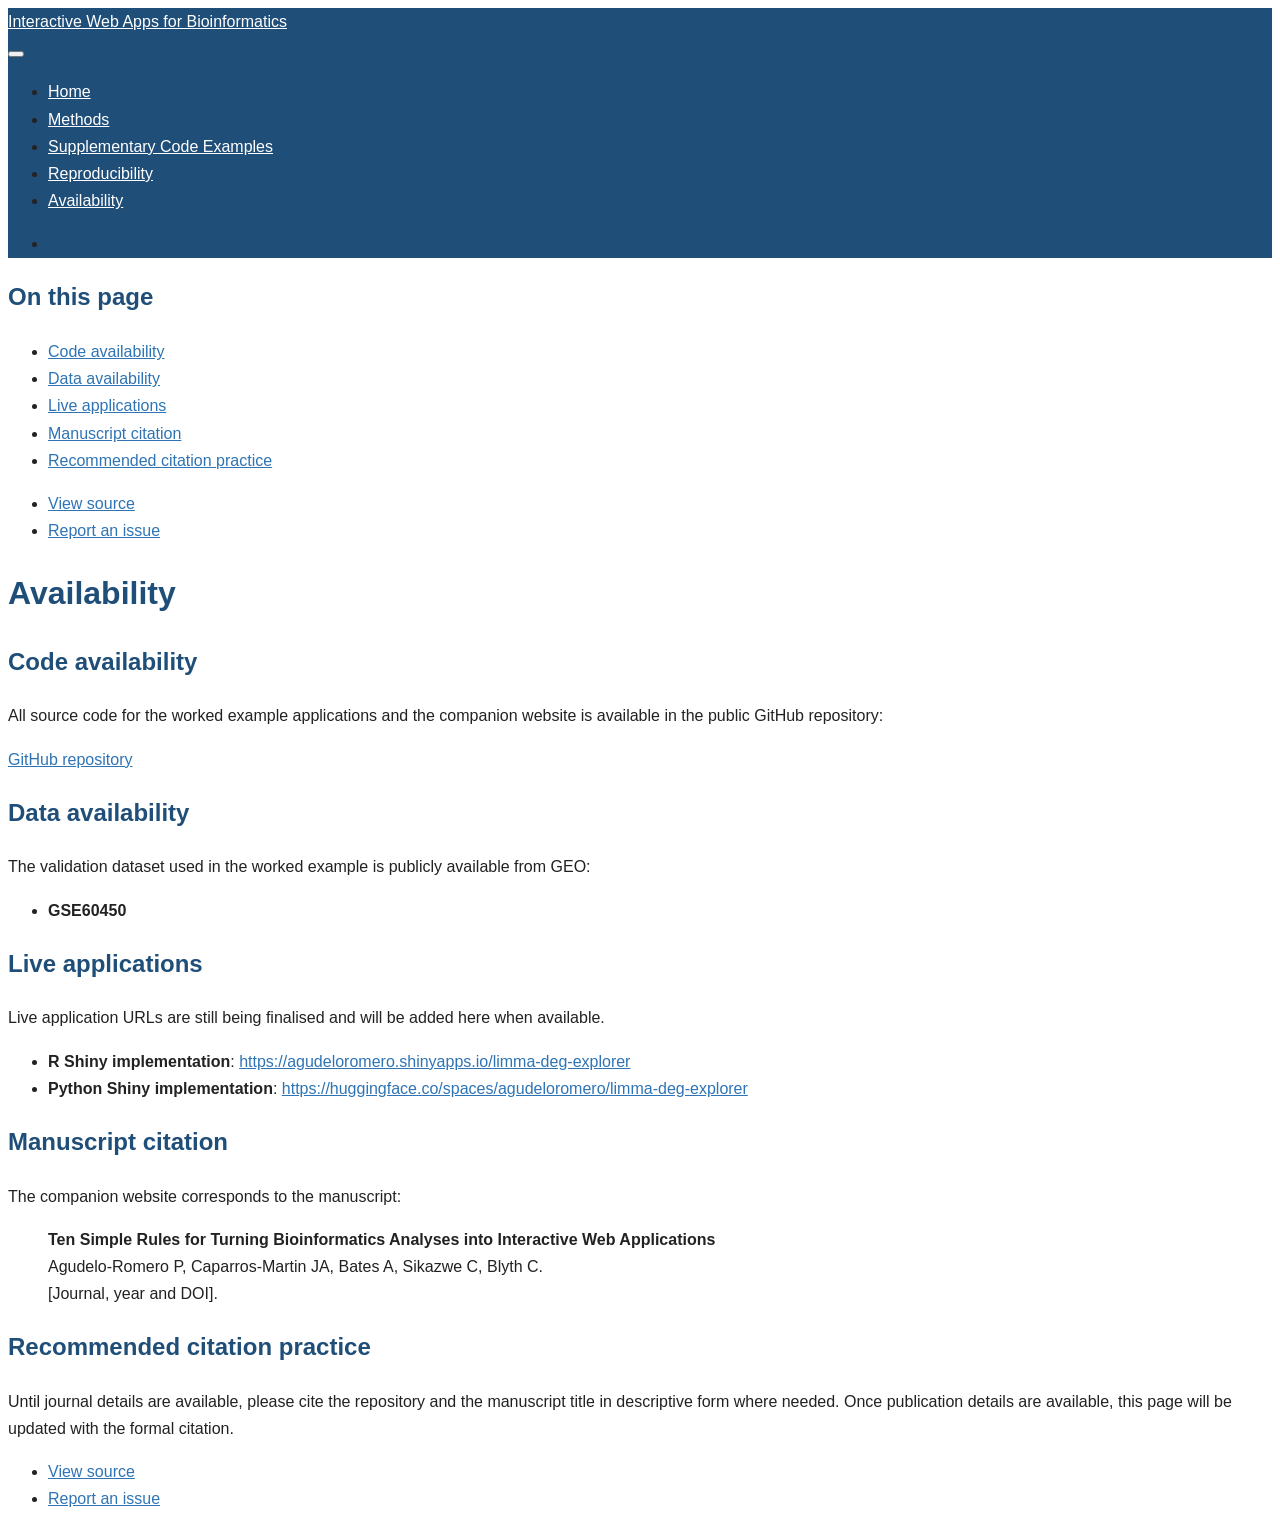
==== availability.html @ 73d99ce2 "Built site for gh-pages" ====
<!DOCTYPE html>
<html xmlns="http://www.w3.org/1999/xhtml" lang="en" xml:lang="en"><head>

<meta charset="utf-8">
<meta name="generator" content="quarto-1.6.43">

<meta name="viewport" content="width=device-width, initial-scale=1.0, user-scalable=yes">


<title>Availability – Interactive Web Apps for Bioinformatics</title>
<style>
code{white-space: pre-wrap;}
span.smallcaps{font-variant: small-caps;}
div.columns{display: flex; gap: min(4vw, 1.5em);}
div.column{flex: auto; overflow-x: auto;}
div.hanging-indent{margin-left: 1.5em; text-indent: -1.5em;}
ul.task-list{list-style: none;}
ul.task-list li input[type="checkbox"] {
  width: 0.8em;
  margin: 0 0.8em 0.2em -1em; /* quarto-specific, see https://github.com/quarto-dev/quarto-cli/issues/4556 */ 
  vertical-align: middle;
}
</style>


<script src="site_libs/quarto-nav/quarto-nav.js"></script>
<script src="site_libs/quarto-nav/headroom.min.js"></script>
<script src="site_libs/clipboard/clipboard.min.js"></script>
<script src="site_libs/quarto-search/autocomplete.umd.js"></script>
<script src="site_libs/quarto-search/fuse.min.js"></script>
<script src="site_libs/quarto-search/quarto-search.js"></script>
<meta name="quarto:offset" content="./">
<script src="site_libs/quarto-html/quarto.js"></script>
<script src="site_libs/quarto-html/popper.min.js"></script>
<script src="site_libs/quarto-html/tippy.umd.min.js"></script>
<script src="site_libs/quarto-html/anchor.min.js"></script>
<link href="site_libs/quarto-html/tippy.css" rel="stylesheet">
<link href="site_libs/quarto-html/quarto-syntax-highlighting-d4d76bf8491c20bad77d141916dc28e1.css" rel="stylesheet" id="quarto-text-highlighting-styles">
<script src="site_libs/bootstrap/bootstrap.min.js"></script>
<link href="site_libs/bootstrap/bootstrap-icons.css" rel="stylesheet">
<link href="site_libs/bootstrap/bootstrap-ddd961a2510921635943dfbbd19534c4.min.css" rel="stylesheet" append-hash="true" id="quarto-bootstrap" data-mode="light">
<script id="quarto-search-options" type="application/json">{
  "location": "navbar",
  "copy-button": false,
  "collapse-after": 3,
  "panel-placement": "end",
  "type": "overlay",
  "limit": 50,
  "keyboard-shortcut": [
    "f",
    "/",
    "s"
  ],
  "show-item-context": false,
  "language": {
    "search-no-results-text": "No results",
    "search-matching-documents-text": "matching documents",
    "search-copy-link-title": "Copy link to search",
    "search-hide-matches-text": "Hide additional matches",
    "search-more-match-text": "more match in this document",
    "search-more-matches-text": "more matches in this document",
    "search-clear-button-title": "Clear",
    "search-text-placeholder": "",
    "search-detached-cancel-button-title": "Cancel",
    "search-submit-button-title": "Submit",
    "search-label": "Search"
  }
}</script>
<style>html{ scroll-behavior: smooth; }</style>


<link rel="stylesheet" href="assets/styles.css">
</head>

<body class="nav-fixed">

<div id="quarto-search-results"></div>
  <header id="quarto-header" class="headroom fixed-top">
    <nav class="navbar navbar-expand-lg " data-bs-theme="dark">
      <div class="navbar-container container-fluid">
      <div class="navbar-brand-container mx-auto">
    <a class="navbar-brand" href="./index.html">
    <span class="navbar-title">Interactive Web Apps for Bioinformatics</span>
    </a>
  </div>
            <div id="quarto-search" class="" title="Search"></div>
          <button class="navbar-toggler" type="button" data-bs-toggle="collapse" data-bs-target="#navbarCollapse" aria-controls="navbarCollapse" role="menu" aria-expanded="false" aria-label="Toggle navigation" onclick="if (window.quartoToggleHeadroom) { window.quartoToggleHeadroom(); }">
  <span class="navbar-toggler-icon"></span>
</button>
          <div class="collapse navbar-collapse" id="navbarCollapse">
            <ul class="navbar-nav navbar-nav-scroll me-auto">
  <li class="nav-item">
    <a class="nav-link" href="./index.html"> 
<span class="menu-text">Home</span></a>
  </li>  
  <li class="nav-item">
    <a class="nav-link" href="./methods.html"> 
<span class="menu-text">Methods</span></a>
  </li>  
  <li class="nav-item">
    <a class="nav-link" href="./supplementary-code-examples.html"> 
<span class="menu-text">Supplementary Code Examples</span></a>
  </li>  
  <li class="nav-item">
    <a class="nav-link" href="./reproducibility.html"> 
<span class="menu-text">Reproducibility</span></a>
  </li>  
  <li class="nav-item">
    <a class="nav-link active" href="./availability.html" aria-current="page"> 
<span class="menu-text">Availability</span></a>
  </li>  
</ul>
            <ul class="navbar-nav navbar-nav-scroll ms-auto">
  <li class="nav-item compact">
    <a class="nav-link" href="https://github.com/agudeloromero/limma-deg-explorer"> <i class="bi bi-github" role="img" aria-label="GitHub">
</i> 
<span class="menu-text"></span></a>
  </li>  
</ul>
          </div> <!-- /navcollapse -->
            <div class="quarto-navbar-tools">
</div>
      </div> <!-- /container-fluid -->
    </nav>
</header>
<!-- content -->
<div id="quarto-content" class="quarto-container page-columns page-rows-contents page-layout-article page-navbar">
<!-- sidebar -->
<!-- margin-sidebar -->
    <div id="quarto-margin-sidebar" class="sidebar margin-sidebar">
        <nav id="TOC" role="doc-toc" class="toc-active">
    <h2 id="toc-title">On this page</h2>
   
  <ul>
  <li><a href="#code-availability" id="toc-code-availability" class="nav-link active" data-scroll-target="#code-availability">Code availability</a></li>
  <li><a href="#data-availability" id="toc-data-availability" class="nav-link" data-scroll-target="#data-availability">Data availability</a></li>
  <li><a href="#live-applications" id="toc-live-applications" class="nav-link" data-scroll-target="#live-applications">Live applications</a></li>
  <li><a href="#manuscript-citation" id="toc-manuscript-citation" class="nav-link" data-scroll-target="#manuscript-citation">Manuscript citation</a></li>
  <li><a href="#recommended-citation-practice" id="toc-recommended-citation-practice" class="nav-link" data-scroll-target="#recommended-citation-practice">Recommended citation practice</a></li>
  </ul>
<div class="toc-actions"><ul><li><a href="https://github.com/agudeloromero/limma-deg-explorer/blob/main/availability.qmd" class="toc-action"><i class="bi bi-github"></i>View source</a></li><li><a href="https://github.com/agudeloromero/limma-deg-explorer/issues/new" class="toc-action"><i class="bi empty"></i>Report an issue</a></li></ul></div></nav>
    </div>
<!-- main -->
<main class="content" id="quarto-document-content">

<header id="title-block-header" class="quarto-title-block default">
<div class="quarto-title">
<h1 class="title">Availability</h1>
</div>



<div class="quarto-title-meta">

    
  
    
  </div>
  


</header>


<section id="code-availability" class="level2">
<h2 class="anchored" data-anchor-id="code-availability">Code availability</h2>
<p>All source code for the worked example applications and the companion website is available in the public GitHub repository:</p>
<p><a href="https://github.com/agudeloromero/limma-deg-explorer">GitHub repository</a></p>
</section>
<section id="data-availability" class="level2">
<h2 class="anchored" data-anchor-id="data-availability">Data availability</h2>
<p>The validation dataset used in the worked example is publicly available from GEO:</p>
<ul>
<li><strong>GSE60450</strong></li>
</ul>
</section>
<section id="live-applications" class="level2">
<h2 class="anchored" data-anchor-id="live-applications">Live applications</h2>
<p>Live application URLs are still being finalised and will be added here when available.</p>
<ul>
<li><strong>R Shiny implementation</strong>: <a href="https://agudeloromero.shinyapps.io/limma-deg-explorer">https://agudeloromero.shinyapps.io/limma-deg-explorer</a></li>
<li><strong>Python Shiny implementation</strong>: <a href="https://huggingface.co/spaces/agudeloromero/limma-deg-explorer">https://huggingface.co/spaces/agudeloromero/limma-deg-explorer</a></li>
</ul>
</section>
<section id="manuscript-citation" class="level2">
<h2 class="anchored" data-anchor-id="manuscript-citation">Manuscript citation</h2>
<p>The companion website corresponds to the manuscript:</p>
<blockquote class="blockquote">
<p><strong>Ten Simple Rules for Turning Bioinformatics Analyses into Interactive Web Applications</strong><br>
Agudelo-Romero P, Caparros-Martin JA, Bates A, Sikazwe C, Blyth C.<br>
[Journal, year and DOI].</p>
</blockquote>
</section>
<section id="recommended-citation-practice" class="level2">
<h2 class="anchored" data-anchor-id="recommended-citation-practice">Recommended citation practice</h2>
<p>Until journal details are available, please cite the repository and the manuscript title in descriptive form where needed. Once publication details are available, this page will be updated with the formal citation.</p>


</section>

</main> <!-- /main -->
<script id="quarto-html-after-body" type="application/javascript">
window.document.addEventListener("DOMContentLoaded", function (event) {
  const toggleBodyColorMode = (bsSheetEl) => {
    const mode = bsSheetEl.getAttribute("data-mode");
    const bodyEl = window.document.querySelector("body");
    if (mode === "dark") {
      bodyEl.classList.add("quarto-dark");
      bodyEl.classList.remove("quarto-light");
    } else {
      bodyEl.classList.add("quarto-light");
      bodyEl.classList.remove("quarto-dark");
    }
  }
  const toggleBodyColorPrimary = () => {
    const bsSheetEl = window.document.querySelector("link#quarto-bootstrap");
    if (bsSheetEl) {
      toggleBodyColorMode(bsSheetEl);
    }
  }
  toggleBodyColorPrimary();  
  const icon = "";
  const anchorJS = new window.AnchorJS();
  anchorJS.options = {
    placement: 'right',
    icon: icon
  };
  anchorJS.add('.anchored');
  const isCodeAnnotation = (el) => {
    for (const clz of el.classList) {
      if (clz.startsWith('code-annotation-')) {                     
        return true;
      }
    }
    return false;
  }
  const onCopySuccess = function(e) {
    // button target
    const button = e.trigger;
    // don't keep focus
    button.blur();
    // flash "checked"
    button.classList.add('code-copy-button-checked');
    var currentTitle = button.getAttribute("title");
    button.setAttribute("title", "Copied!");
    let tooltip;
    if (window.bootstrap) {
      button.setAttribute("data-bs-toggle", "tooltip");
      button.setAttribute("data-bs-placement", "left");
      button.setAttribute("data-bs-title", "Copied!");
      tooltip = new bootstrap.Tooltip(button, 
        { trigger: "manual", 
          customClass: "code-copy-button-tooltip",
          offset: [0, -8]});
      tooltip.show();    
    }
    setTimeout(function() {
      if (tooltip) {
        tooltip.hide();
        button.removeAttribute("data-bs-title");
        button.removeAttribute("data-bs-toggle");
        button.removeAttribute("data-bs-placement");
      }
      button.setAttribute("title", currentTitle);
      button.classList.remove('code-copy-button-checked');
    }, 1000);
    // clear code selection
    e.clearSelection();
  }
  const getTextToCopy = function(trigger) {
      const codeEl = trigger.previousElementSibling.cloneNode(true);
      for (const childEl of codeEl.children) {
        if (isCodeAnnotation(childEl)) {
          childEl.remove();
        }
      }
      return codeEl.innerText;
  }
  const clipboard = new window.ClipboardJS('.code-copy-button:not([data-in-quarto-modal])', {
    text: getTextToCopy
  });
  clipboard.on('success', onCopySuccess);
  if (window.document.getElementById('quarto-embedded-source-code-modal')) {
    const clipboardModal = new window.ClipboardJS('.code-copy-button[data-in-quarto-modal]', {
      text: getTextToCopy,
      container: window.document.getElementById('quarto-embedded-source-code-modal')
    });
    clipboardModal.on('success', onCopySuccess);
  }
    var localhostRegex = new RegExp(/^(?:http|https):\/\/localhost\:?[0-9]*\//);
    var mailtoRegex = new RegExp(/^mailto:/);
      var filterRegex = new RegExp("https:\/\/agudeloromero\.github\.io\/limma-deg-explorer\/");
    var isInternal = (href) => {
        return filterRegex.test(href) || localhostRegex.test(href) || mailtoRegex.test(href);
    }
    // Inspect non-navigation links and adorn them if external
 	var links = window.document.querySelectorAll('a[href]:not(.nav-link):not(.navbar-brand):not(.toc-action):not(.sidebar-link):not(.sidebar-item-toggle):not(.pagination-link):not(.no-external):not([aria-hidden]):not(.dropdown-item):not(.quarto-navigation-tool):not(.about-link)');
    for (var i=0; i<links.length; i++) {
      const link = links[i];
      if (!isInternal(link.href)) {
        // undo the damage that might have been done by quarto-nav.js in the case of
        // links that we want to consider external
        if (link.dataset.originalHref !== undefined) {
          link.href = link.dataset.originalHref;
        }
          // target, if specified
          link.setAttribute("target", "_blank");
          if (link.getAttribute("rel") === null) {
            link.setAttribute("rel", "noopener");
          }
      }
    }
  function tippyHover(el, contentFn, onTriggerFn, onUntriggerFn) {
    const config = {
      allowHTML: true,
      maxWidth: 500,
      delay: 100,
      arrow: false,
      appendTo: function(el) {
          return el.parentElement;
      },
      interactive: true,
      interactiveBorder: 10,
      theme: 'quarto',
      placement: 'bottom-start',
    };
    if (contentFn) {
      config.content = contentFn;
    }
    if (onTriggerFn) {
      config.onTrigger = onTriggerFn;
    }
    if (onUntriggerFn) {
      config.onUntrigger = onUntriggerFn;
    }
    window.tippy(el, config); 
  }
  const noterefs = window.document.querySelectorAll('a[role="doc-noteref"]');
  for (var i=0; i<noterefs.length; i++) {
    const ref = noterefs[i];
    tippyHover(ref, function() {
      // use id or data attribute instead here
      let href = ref.getAttribute('data-footnote-href') || ref.getAttribute('href');
      try { href = new URL(href).hash; } catch {}
      const id = href.replace(/^#\/?/, "");
      const note = window.document.getElementById(id);
      if (note) {
        return note.innerHTML;
      } else {
        return "";
      }
    });
  }
  const xrefs = window.document.querySelectorAll('a.quarto-xref');
  const processXRef = (id, note) => {
    // Strip column container classes
    const stripColumnClz = (el) => {
      el.classList.remove("page-full", "page-columns");
      if (el.children) {
        for (const child of el.children) {
          stripColumnClz(child);
        }
      }
    }
    stripColumnClz(note)
    if (id === null || id.startsWith('sec-')) {
      // Special case sections, only their first couple elements
      const container = document.createElement("div");
      if (note.children && note.children.length > 2) {
        container.appendChild(note.children[0].cloneNode(true));
        for (let i = 1; i < note.children.length; i++) {
          const child = note.children[i];
          if (child.tagName === "P" && child.innerText === "") {
            continue;
          } else {
            container.appendChild(child.cloneNode(true));
            break;
          }
        }
        if (window.Quarto?.typesetMath) {
          window.Quarto.typesetMath(container);
        }
        return container.innerHTML
      } else {
        if (window.Quarto?.typesetMath) {
          window.Quarto.typesetMath(note);
        }
        return note.innerHTML;
      }
    } else {
      // Remove any anchor links if they are present
      const anchorLink = note.querySelector('a.anchorjs-link');
      if (anchorLink) {
        anchorLink.remove();
      }
      if (window.Quarto?.typesetMath) {
        window.Quarto.typesetMath(note);
      }
      if (note.classList.contains("callout")) {
        return note.outerHTML;
      } else {
        return note.innerHTML;
      }
    }
  }
  for (var i=0; i<xrefs.length; i++) {
    const xref = xrefs[i];
    tippyHover(xref, undefined, function(instance) {
      instance.disable();
      let url = xref.getAttribute('href');
      let hash = undefined; 
      if (url.startsWith('#')) {
        hash = url;
      } else {
        try { hash = new URL(url).hash; } catch {}
      }
      if (hash) {
        const id = hash.replace(/^#\/?/, "");
        const note = window.document.getElementById(id);
        if (note !== null) {
          try {
            const html = processXRef(id, note.cloneNode(true));
            instance.setContent(html);
          } finally {
            instance.enable();
            instance.show();
          }
        } else {
          // See if we can fetch this
          fetch(url.split('#')[0])
          .then(res => res.text())
          .then(html => {
            const parser = new DOMParser();
            const htmlDoc = parser.parseFromString(html, "text/html");
            const note = htmlDoc.getElementById(id);
            if (note !== null) {
              const html = processXRef(id, note);
              instance.setContent(html);
            } 
          }).finally(() => {
            instance.enable();
            instance.show();
          });
        }
      } else {
        // See if we can fetch a full url (with no hash to target)
        // This is a special case and we should probably do some content thinning / targeting
        fetch(url)
        .then(res => res.text())
        .then(html => {
          const parser = new DOMParser();
          const htmlDoc = parser.parseFromString(html, "text/html");
          const note = htmlDoc.querySelector('main.content');
          if (note !== null) {
            // This should only happen for chapter cross references
            // (since there is no id in the URL)
            // remove the first header
            if (note.children.length > 0 && note.children[0].tagName === "HEADER") {
              note.children[0].remove();
            }
            const html = processXRef(null, note);
            instance.setContent(html);
          } 
        }).finally(() => {
          instance.enable();
          instance.show();
        });
      }
    }, function(instance) {
    });
  }
      let selectedAnnoteEl;
      const selectorForAnnotation = ( cell, annotation) => {
        let cellAttr = 'data-code-cell="' + cell + '"';
        let lineAttr = 'data-code-annotation="' +  annotation + '"';
        const selector = 'span[' + cellAttr + '][' + lineAttr + ']';
        return selector;
      }
      const selectCodeLines = (annoteEl) => {
        const doc = window.document;
        const targetCell = annoteEl.getAttribute("data-target-cell");
        const targetAnnotation = annoteEl.getAttribute("data-target-annotation");
        const annoteSpan = window.document.querySelector(selectorForAnnotation(targetCell, targetAnnotation));
        const lines = annoteSpan.getAttribute("data-code-lines").split(",");
        const lineIds = lines.map((line) => {
          return targetCell + "-" + line;
        })
        let top = null;
        let height = null;
        let parent = null;
        if (lineIds.length > 0) {
            //compute the position of the single el (top and bottom and make a div)
            const el = window.document.getElementById(lineIds[0]);
            top = el.offsetTop;
            height = el.offsetHeight;
            parent = el.parentElement.parentElement;
          if (lineIds.length > 1) {
            const lastEl = window.document.getElementById(lineIds[lineIds.length - 1]);
            const bottom = lastEl.offsetTop + lastEl.offsetHeight;
            height = bottom - top;
          }
          if (top !== null && height !== null && parent !== null) {
            // cook up a div (if necessary) and position it 
            let div = window.document.getElementById("code-annotation-line-highlight");
            if (div === null) {
              div = window.document.createElement("div");
              div.setAttribute("id", "code-annotation-line-highlight");
              div.style.position = 'absolute';
              parent.appendChild(div);
            }
            div.style.top = top - 2 + "px";
            div.style.height = height + 4 + "px";
            div.style.left = 0;
            let gutterDiv = window.document.getElementById("code-annotation-line-highlight-gutter");
            if (gutterDiv === null) {
              gutterDiv = window.document.createElement("div");
              gutterDiv.setAttribute("id", "code-annotation-line-highlight-gutter");
              gutterDiv.style.position = 'absolute';
              const codeCell = window.document.getElementById(targetCell);
              const gutter = codeCell.querySelector('.code-annotation-gutter');
              gutter.appendChild(gutterDiv);
            }
            gutterDiv.style.top = top - 2 + "px";
            gutterDiv.style.height = height + 4 + "px";
          }
          selectedAnnoteEl = annoteEl;
        }
      };
      const unselectCodeLines = () => {
        const elementsIds = ["code-annotation-line-highlight", "code-annotation-line-highlight-gutter"];
        elementsIds.forEach((elId) => {
          const div = window.document.getElementById(elId);
          if (div) {
            div.remove();
          }
        });
        selectedAnnoteEl = undefined;
      };
        // Handle positioning of the toggle
    window.addEventListener(
      "resize",
      throttle(() => {
        elRect = undefined;
        if (selectedAnnoteEl) {
          selectCodeLines(selectedAnnoteEl);
        }
      }, 10)
    );
    function throttle(fn, ms) {
    let throttle = false;
    let timer;
      return (...args) => {
        if(!throttle) { // first call gets through
            fn.apply(this, args);
            throttle = true;
        } else { // all the others get throttled
            if(timer) clearTimeout(timer); // cancel #2
            timer = setTimeout(() => {
              fn.apply(this, args);
              timer = throttle = false;
            }, ms);
        }
      };
    }
      // Attach click handler to the DT
      const annoteDls = window.document.querySelectorAll('dt[data-target-cell]');
      for (const annoteDlNode of annoteDls) {
        annoteDlNode.addEventListener('click', (event) => {
          const clickedEl = event.target;
          if (clickedEl !== selectedAnnoteEl) {
            unselectCodeLines();
            const activeEl = window.document.querySelector('dt[data-target-cell].code-annotation-active');
            if (activeEl) {
              activeEl.classList.remove('code-annotation-active');
            }
            selectCodeLines(clickedEl);
            clickedEl.classList.add('code-annotation-active');
          } else {
            // Unselect the line
            unselectCodeLines();
            clickedEl.classList.remove('code-annotation-active');
          }
        });
      }
  const findCites = (el) => {
    const parentEl = el.parentElement;
    if (parentEl) {
      const cites = parentEl.dataset.cites;
      if (cites) {
        return {
          el,
          cites: cites.split(' ')
        };
      } else {
        return findCites(el.parentElement)
      }
    } else {
      return undefined;
    }
  };
  var bibliorefs = window.document.querySelectorAll('a[role="doc-biblioref"]');
  for (var i=0; i<bibliorefs.length; i++) {
    const ref = bibliorefs[i];
    const citeInfo = findCites(ref);
    if (citeInfo) {
      tippyHover(citeInfo.el, function() {
        var popup = window.document.createElement('div');
        citeInfo.cites.forEach(function(cite) {
          var citeDiv = window.document.createElement('div');
          citeDiv.classList.add('hanging-indent');
          citeDiv.classList.add('csl-entry');
          var biblioDiv = window.document.getElementById('ref-' + cite);
          if (biblioDiv) {
            citeDiv.innerHTML = biblioDiv.innerHTML;
          }
          popup.appendChild(citeDiv);
        });
        return popup.innerHTML;
      });
    }
  }
});
</script>
</div> <!-- /content -->




<footer class="footer"><div class="nav-footer"><div class="nav-footer-center"><div class="toc-actions d-sm-block d-md-none"><ul><li><a href="https://github.com/agudeloromero/limma-deg-explorer/blob/main/availability.qmd" class="toc-action"><i class="bi bi-github"></i>View source</a></li><li><a href="https://github.com/agudeloromero/limma-deg-explorer/issues/new" class="toc-action"><i class="bi empty"></i>Report an issue</a></li></ul></div></div></div></footer><script src="site_libs/quarto-html/zenscroll-min.js"></script>
</body></html>
---- site_libs/quarto-html/tippy.css ----
.tippy-box[data-animation=fade][data-state=hidden]{opacity:0}[data-tippy-root]{max-width:calc(100vw - 10px)}.tippy-box{position:relative;background-color:#333;color:#fff;border-radius:4px;font-size:14px;line-height:1.4;white-space:normal;outline:0;transition-property:transform,visibility,opacity}.tippy-box[data-placement^=top]>.tippy-arrow{bottom:0}.tippy-box[data-placement^=top]>.tippy-arrow:before{bottom:-7px;left:0;border-width:8px 8px 0;border-top-color:initial;transform-origin:center top}.tippy-box[data-placement^=bottom]>.tippy-arrow{top:0}.tippy-box[data-placement^=bottom]>.tippy-arrow:before{top:-7px;left:0;border-width:0 8px 8px;border-bottom-color:initial;transform-origin:center bottom}.tippy-box[data-placement^=left]>.tippy-arrow{right:0}.tippy-box[data-placement^=left]>.tippy-arrow:before{border-width:8px 0 8px 8px;border-left-color:initial;right:-7px;transform-origin:center left}.tippy-box[data-placement^=right]>.tippy-arrow{left:0}.tippy-box[data-placement^=right]>.tippy-arrow:before{left:-7px;border-width:8px 8px 8px 0;border-right-color:initial;transform-origin:center right}.tippy-box[data-inertia][data-state=visible]{transition-timing-function:cubic-bezier(.54,1.5,.38,1.11)}.tippy-arrow{width:16px;height:16px;color:#333}.tippy-arrow:before{content:"";position:absolute;border-color:transparent;border-style:solid}.tippy-content{position:relative;padding:5px 9px;z-index:1}
---- site_libs/quarto-html/quarto-syntax-highlighting-d4d76bf8491c20bad77d141916dc28e1.css ----
/* quarto syntax highlight colors */
:root {
  --quarto-hl-ot-color: #003B4F;
  --quarto-hl-at-color: #657422;
  --quarto-hl-ss-color: #20794D;
  --quarto-hl-an-color: #5E5E5E;
  --quarto-hl-fu-color: #4758AB;
  --quarto-hl-st-color: #20794D;
  --quarto-hl-cf-color: #003B4F;
  --quarto-hl-op-color: #5E5E5E;
  --quarto-hl-er-color: #AD0000;
  --quarto-hl-bn-color: #AD0000;
  --quarto-hl-al-color: #AD0000;
  --quarto-hl-va-color: #111111;
  --quarto-hl-bu-color: inherit;
  --quarto-hl-ex-color: inherit;
  --quarto-hl-pp-color: #AD0000;
  --quarto-hl-in-color: #5E5E5E;
  --quarto-hl-vs-color: #20794D;
  --quarto-hl-wa-color: #5E5E5E;
  --quarto-hl-do-color: #5E5E5E;
  --quarto-hl-im-color: #00769E;
  --quarto-hl-ch-color: #20794D;
  --quarto-hl-dt-color: #AD0000;
  --quarto-hl-fl-color: #AD0000;
  --quarto-hl-co-color: #5E5E5E;
  --quarto-hl-cv-color: #5E5E5E;
  --quarto-hl-cn-color: #8f5902;
  --quarto-hl-sc-color: #5E5E5E;
  --quarto-hl-dv-color: #AD0000;
  --quarto-hl-kw-color: #003B4F;
}

/* other quarto variables */
:root {
  --quarto-font-monospace: SFMono-Regular, Menlo, Monaco, Consolas, "Liberation Mono", "Courier New", monospace;
}

pre > code.sourceCode > span {
  color: #003B4F;
}

code span {
  color: #003B4F;
}

code.sourceCode > span {
  color: #003B4F;
}

div.sourceCode,
div.sourceCode pre.sourceCode {
  color: #003B4F;
}

code span.ot {
  color: #003B4F;
  font-style: inherit;
}

code span.at {
  color: #657422;
  font-style: inherit;
}

code span.ss {
  color: #20794D;
  font-style: inherit;
}

code span.an {
  color: #5E5E5E;
  font-style: inherit;
}

code span.fu {
  color: #4758AB;
  font-style: inherit;
}

code span.st {
  color: #20794D;
  font-style: inherit;
}

code span.cf {
  color: #003B4F;
  font-weight: bold;
  font-style: inherit;
}

code span.op {
  color: #5E5E5E;
  font-style: inherit;
}

code span.er {
  color: #AD0000;
  font-style: inherit;
}

code span.bn {
  color: #AD0000;
  font-style: inherit;
}

code span.al {
  color: #AD0000;
  font-style: inherit;
}

code span.va {
  color: #111111;
  font-style: inherit;
}

code span.bu {
  font-style: inherit;
}

code span.ex {
  font-style: inherit;
}

code span.pp {
  color: #AD0000;
  font-style: inherit;
}

code span.in {
  color: #5E5E5E;
  font-style: inherit;
}

code span.vs {
  color: #20794D;
  font-style: inherit;
}

code span.wa {
  color: #5E5E5E;
  font-style: italic;
}

code span.do {
  color: #5E5E5E;
  font-style: italic;
}

code span.im {
  color: #00769E;
  font-style: inherit;
}

code span.ch {
  color: #20794D;
  font-style: inherit;
}

code span.dt {
  color: #AD0000;
  font-style: inherit;
}

code span.fl {
  color: #AD0000;
  font-style: inherit;
}

code span.co {
  color: #5E5E5E;
  font-style: inherit;
}

code span.cv {
  color: #5E5E5E;
  font-style: italic;
}

code span.cn {
  color: #8f5902;
  font-style: inherit;
}

code span.sc {
  color: #5E5E5E;
  font-style: inherit;
}

code span.dv {
  color: #AD0000;
  font-style: inherit;
}

code span.kw {
  color: #003B4F;
  font-weight: bold;
  font-style: inherit;
}

.prevent-inlining {
  content: "</";
}

/*# sourceMappingURL=c9c5d451c23b744f9cb2c98992a0aef2.css.map */
---- assets/styles.css ----
body {
  font-family: -apple-system, BlinkMacSystemFont, "Segoe UI", Arial, sans-serif;
  color: #222;
  line-height: 1.7;
}

h1, h2, h3 {
  color: #1F4E79;
}

a {
  color: #2E74B5;
}

table {
  font-size: 0.9rem;
}

.navbar {
  background: #1F4E79 !important;
}

.navbar a {
  color: white !important;
}
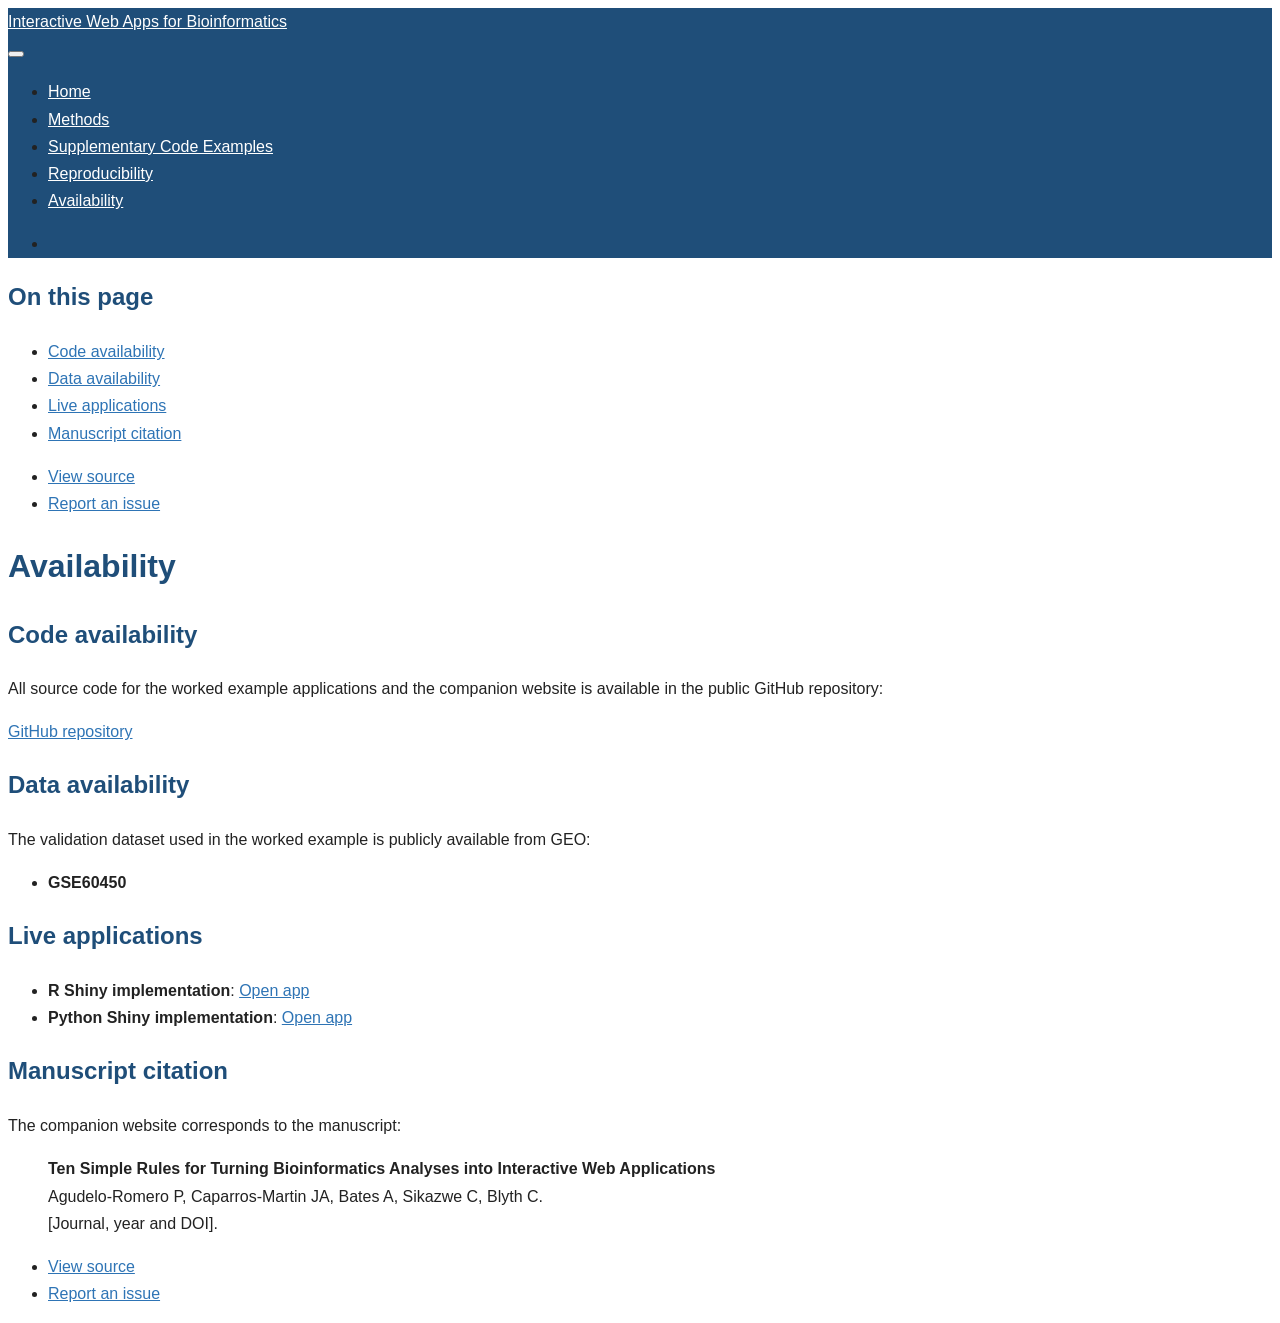
==== commit 4da1fe52: "Built site for gh-pages" ====
--- a/availability.html
+++ b/availability.html
@@ -136,7 +136,6 @@
   <li><a href="#data-availability" id="toc-data-availability" class="nav-link" data-scroll-target="#data-availability">Data availability</a></li>
   <li><a href="#live-applications" id="toc-live-applications" class="nav-link" data-scroll-target="#live-applications">Live applications</a></li>
   <li><a href="#manuscript-citation" id="toc-manuscript-citation" class="nav-link" data-scroll-target="#manuscript-citation">Manuscript citation</a></li>
-  <li><a href="#recommended-citation-practice" id="toc-recommended-citation-practice" class="nav-link" data-scroll-target="#recommended-citation-practice">Recommended citation practice</a></li>
   </ul>
 <div class="toc-actions"><ul><li><a href="https://github.com/agudeloromero/limma-deg-explorer/blob/main/availability.qmd" class="toc-action"><i class="bi bi-github"></i>View source</a></li><li><a href="https://github.com/agudeloromero/limma-deg-explorer/issues/new" class="toc-action"><i class="bi empty"></i>Report an issue</a></li></ul></div></nav>
     </div>
@@ -176,10 +175,9 @@
 </section>
 <section id="live-applications" class="level2">
 <h2 class="anchored" data-anchor-id="live-applications">Live applications</h2>
-<p>Live application URLs are still being finalised and will be added here when available.</p>
 <ul>
-<li><strong>R Shiny implementation</strong>: <a href="https://agudeloromero.shinyapps.io/limma-deg-explorer">https://agudeloromero.shinyapps.io/limma-deg-explorer</a></li>
-<li><strong>Python Shiny implementation</strong>: <a href="https://huggingface.co/spaces/agudeloromero/limma-deg-explorer">https://huggingface.co/spaces/agudeloromero/limma-deg-explorer</a></li>
+<li><strong>R Shiny implementation</strong>: <a href="https://agudeloromero.shinyapps.io/limma-deg-explorer">Open app</a></li>
+<li><strong>Python Shiny implementation</strong>: <a href="https://huggingface.co/spaces/agudeloromero/limma-deg-explorer">Open app</a></li>
 </ul>
 </section>
 <section id="manuscript-citation" class="level2">
@@ -190,10 +188,6 @@
 Agudelo-Romero P, Caparros-Martin JA, Bates A, Sikazwe C, Blyth C.<br>
 [Journal, year and DOI].</p>
 </blockquote>
-</section>
-<section id="recommended-citation-practice" class="level2">
-<h2 class="anchored" data-anchor-id="recommended-citation-practice">Recommended citation practice</h2>
-<p>Until journal details are available, please cite the repository and the manuscript title in descriptive form where needed. Once publication details are available, this page will be updated with the formal citation.</p>
 
 
 </section>
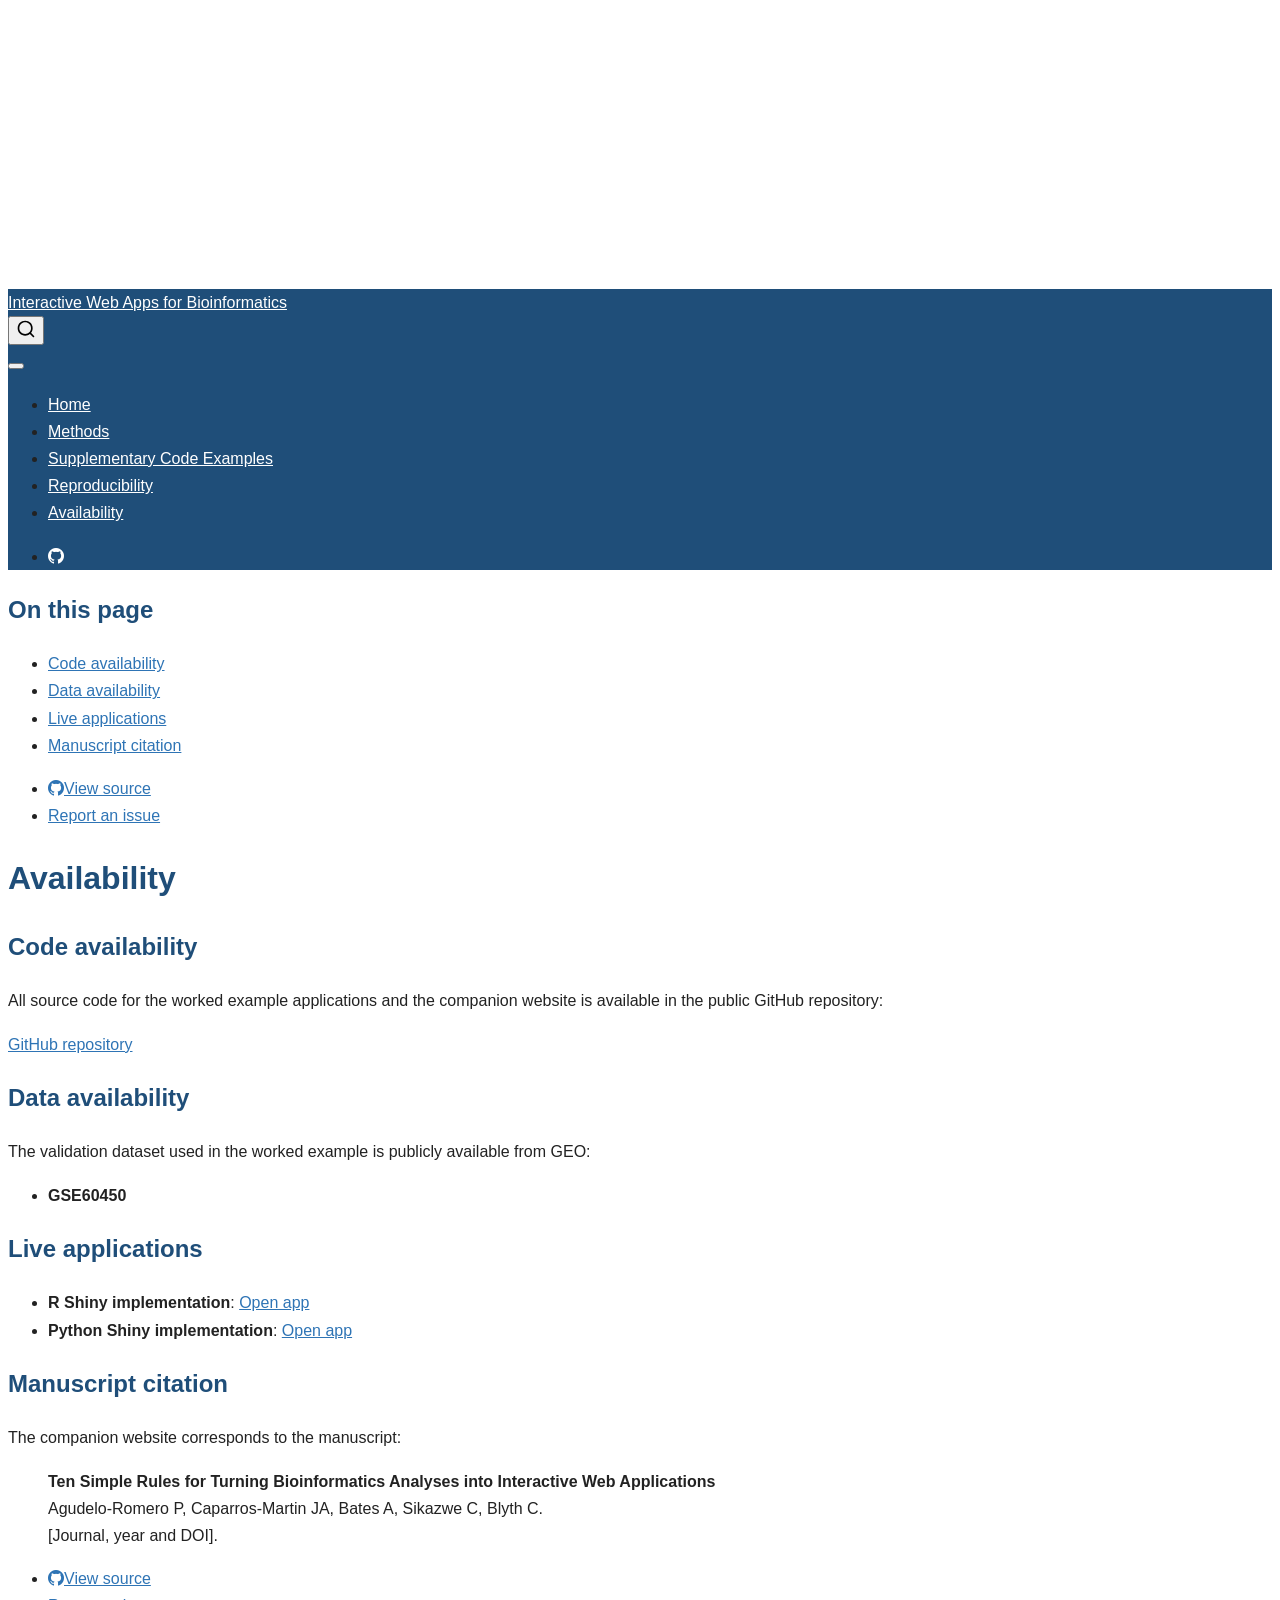
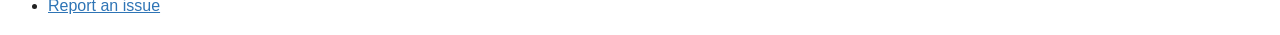
==== commit f83396cb: "Built site for gh-pages" ====
--- a/availability.html
+++ b/availability.html
@@ -2,17 +2,23 @@
 <html xmlns="http://www.w3.org/1999/xhtml" lang="en" xml:lang="en"><head>
 
 <meta charset="utf-8">
-<meta name="generator" content="quarto-1.6.43">
+<meta name="generator" content="quarto-1.10.18">
 
 <meta name="viewport" content="width=device-width, initial-scale=1.0, user-scalable=yes">
 
 
 <title>Availability – Interactive Web Apps for Bioinformatics</title>
 <style>
-code{white-space: pre-wrap;}
+/* Default styles provided by pandoc.
+** See https://pandoc.org/MANUAL.html#variables-for-html for config info.
+*/
 span.smallcaps{font-variant: small-caps;}
-div.columns{display: flex; gap: min(4vw, 1.5em);}
-div.column{flex: auto; overflow-x: auto;}
+div.columns{display: flex; gap: 1.5em;}
+div.column{flex: auto;}
+@media screen {
+div.columns{gap: min(4vw, 1.5em);}
+div.column{overflow-x: auto;}
+}
 div.hanging-indent{margin-left: 1.5em; text-indent: -1.5em;}
 ul.task-list{list-style: none;}
 ul.task-list li input[type="checkbox"] {
@@ -30,15 +36,16 @@
 <script src="site_libs/quarto-search/fuse.min.js"></script>
 <script src="site_libs/quarto-search/quarto-search.js"></script>
 <meta name="quarto:offset" content="./">
-<script src="site_libs/quarto-html/quarto.js"></script>
+<script src="site_libs/quarto-html/quarto.js" type="module"></script>
+<script src="site_libs/quarto-html/tabsets/tabsets.js" type="module"></script>
 <script src="site_libs/quarto-html/popper.min.js"></script>
 <script src="site_libs/quarto-html/tippy.umd.min.js"></script>
 <script src="site_libs/quarto-html/anchor.min.js"></script>
 <link href="site_libs/quarto-html/tippy.css" rel="stylesheet">
-<link href="site_libs/quarto-html/quarto-syntax-highlighting-d4d76bf8491c20bad77d141916dc28e1.css" rel="stylesheet" id="quarto-text-highlighting-styles">
+<link href="site_libs/quarto-html/quarto-syntax-highlighting-64a204ab8560d761af7679ceaba22944.css" rel="stylesheet" id="quarto-text-highlighting-styles">
 <script src="site_libs/bootstrap/bootstrap.min.js"></script>
 <link href="site_libs/bootstrap/bootstrap-icons.css" rel="stylesheet">
-<link href="site_libs/bootstrap/bootstrap-ddd961a2510921635943dfbbd19534c4.min.css" rel="stylesheet" append-hash="true" id="quarto-bootstrap" data-mode="light">
+<link href="site_libs/bootstrap/bootstrap-55617497126496852ff9f5a59253c640.min.css" rel="stylesheet" append-hash="true" id="quarto-bootstrap" data-mode="light">
 <script id="quarto-search-options" type="application/json">{
   "location": "navbar",
   "copy-button": false,
@@ -72,7 +79,7 @@
 <link rel="stylesheet" href="assets/styles.css">
 </head>
 
-<body class="nav-fixed">
+<body class="nav-fixed quarto-light">
 
 <div id="quarto-search-results"></div>
   <header id="quarto-header" class="headroom fixed-top">
@@ -194,241 +201,248 @@
 
 </main> <!-- /main -->
 <script id="quarto-html-after-body" type="application/javascript">
-window.document.addEventListener("DOMContentLoaded", function (event) {
-  const toggleBodyColorMode = (bsSheetEl) => {
-    const mode = bsSheetEl.getAttribute("data-mode");
-    const bodyEl = window.document.querySelector("body");
-    if (mode === "dark") {
-      bodyEl.classList.add("quarto-dark");
-      bodyEl.classList.remove("quarto-light");
-    } else {
-      bodyEl.classList.add("quarto-light");
-      bodyEl.classList.remove("quarto-dark");
-    }
-  }
-  const toggleBodyColorPrimary = () => {
-    const bsSheetEl = window.document.querySelector("link#quarto-bootstrap");
-    if (bsSheetEl) {
-      toggleBodyColorMode(bsSheetEl);
-    }
-  }
-  toggleBodyColorPrimary();  
-  const icon = "";
-  const anchorJS = new window.AnchorJS();
-  anchorJS.options = {
-    placement: 'right',
-    icon: icon
-  };
-  anchorJS.add('.anchored');
-  const isCodeAnnotation = (el) => {
-    for (const clz of el.classList) {
-      if (clz.startsWith('code-annotation-')) {                     
-        return true;
-      }
-    }
-    return false;
-  }
-  const onCopySuccess = function(e) {
-    // button target
-    const button = e.trigger;
-    // don't keep focus
-    button.blur();
-    // flash "checked"
-    button.classList.add('code-copy-button-checked');
-    var currentTitle = button.getAttribute("title");
-    button.setAttribute("title", "Copied!");
-    let tooltip;
-    if (window.bootstrap) {
-      button.setAttribute("data-bs-toggle", "tooltip");
-      button.setAttribute("data-bs-placement", "left");
-      button.setAttribute("data-bs-title", "Copied!");
-      tooltip = new bootstrap.Tooltip(button, 
-        { trigger: "manual", 
-          customClass: "code-copy-button-tooltip",
-          offset: [0, -8]});
-      tooltip.show();    
-    }
-    setTimeout(function() {
-      if (tooltip) {
-        tooltip.hide();
-        button.removeAttribute("data-bs-title");
-        button.removeAttribute("data-bs-toggle");
-        button.removeAttribute("data-bs-placement");
-      }
-      button.setAttribute("title", currentTitle);
-      button.classList.remove('code-copy-button-checked');
-    }, 1000);
-    // clear code selection
-    e.clearSelection();
-  }
-  const getTextToCopy = function(trigger) {
-      const codeEl = trigger.previousElementSibling.cloneNode(true);
+  window.document.addEventListener("DOMContentLoaded", function (event) {
+    const icon = "";
+    const anchorJS = new window.AnchorJS();
+    anchorJS.options = {
+      placement: 'right',
+      icon: icon
+    };
+    anchorJS.add('.anchored');
+    const isCodeAnnotation = (el) => {
+      for (const clz of el.classList) {
+        if (clz.startsWith('code-annotation-')) {                     
+          return true;
+        }
+      }
+      return false;
+    }
+    const onCopySuccess = function(e) {
+      // button target
+      const button = e.trigger;
+      // don't keep focus
+      button.blur();
+      // flash "checked"
+      button.classList.add('code-copy-button-checked');
+      var currentTitle = button.getAttribute("title");
+      button.setAttribute("title", "Copied!");
+      let tooltip;
+      if (window.bootstrap) {
+        button.setAttribute("data-bs-toggle", "tooltip");
+        button.setAttribute("data-bs-placement", "left");
+        button.setAttribute("data-bs-title", "Copied!");
+        tooltip = new bootstrap.Tooltip(button, 
+          { trigger: "manual", 
+            customClass: "code-copy-button-tooltip",
+            offset: [0, -8]});
+        tooltip.show();    
+      }
+      setTimeout(function() {
+        if (tooltip) {
+          tooltip.hide();
+          button.removeAttribute("data-bs-title");
+          button.removeAttribute("data-bs-toggle");
+          button.removeAttribute("data-bs-placement");
+        }
+        button.setAttribute("title", currentTitle);
+        button.classList.remove('code-copy-button-checked');
+      }, 1000);
+      // clear code selection
+      e.clearSelection();
+    }
+    const getTextToCopy = function(trigger) {
+      const outerScaffold = trigger.parentElement.cloneNode(true);
+      const codeEl = outerScaffold.querySelector('code');
       for (const childEl of codeEl.children) {
         if (isCodeAnnotation(childEl)) {
           childEl.remove();
         }
       }
       return codeEl.innerText;
-  }
-  const clipboard = new window.ClipboardJS('.code-copy-button:not([data-in-quarto-modal])', {
-    text: getTextToCopy
-  });
-  clipboard.on('success', onCopySuccess);
-  if (window.document.getElementById('quarto-embedded-source-code-modal')) {
-    const clipboardModal = new window.ClipboardJS('.code-copy-button[data-in-quarto-modal]', {
-      text: getTextToCopy,
-      container: window.document.getElementById('quarto-embedded-source-code-modal')
+    }
+    const clipboard = new window.ClipboardJS('.code-copy-button:not([data-in-quarto-modal])', {
+      text: getTextToCopy
     });
-    clipboardModal.on('success', onCopySuccess);
-  }
-    var localhostRegex = new RegExp(/^(?:http|https):\/\/localhost\:?[0-9]*\//);
-    var mailtoRegex = new RegExp(/^mailto:/);
-      var filterRegex = new RegExp("https:\/\/agudeloromero\.github\.io\/limma-deg-explorer\/");
-    var isInternal = (href) => {
-        return filterRegex.test(href) || localhostRegex.test(href) || mailtoRegex.test(href);
-    }
-    // Inspect non-navigation links and adorn them if external
- 	var links = window.document.querySelectorAll('a[href]:not(.nav-link):not(.navbar-brand):not(.toc-action):not(.sidebar-link):not(.sidebar-item-toggle):not(.pagination-link):not(.no-external):not([aria-hidden]):not(.dropdown-item):not(.quarto-navigation-tool):not(.about-link)');
-    for (var i=0; i<links.length; i++) {
-      const link = links[i];
-      if (!isInternal(link.href)) {
-        // undo the damage that might have been done by quarto-nav.js in the case of
-        // links that we want to consider external
-        if (link.dataset.originalHref !== undefined) {
-          link.href = link.dataset.originalHref;
-        }
-          // target, if specified
-          link.setAttribute("target", "_blank");
-          if (link.getAttribute("rel") === null) {
-            link.setAttribute("rel", "noopener");
-          }
-      }
-    }
-  function tippyHover(el, contentFn, onTriggerFn, onUntriggerFn) {
-    const config = {
-      allowHTML: true,
-      maxWidth: 500,
-      delay: 100,
-      arrow: false,
-      appendTo: function(el) {
-          return el.parentElement;
-      },
-      interactive: true,
-      interactiveBorder: 10,
-      theme: 'quarto',
-      placement: 'bottom-start',
-    };
-    if (contentFn) {
-      config.content = contentFn;
-    }
-    if (onTriggerFn) {
-      config.onTrigger = onTriggerFn;
-    }
-    if (onUntriggerFn) {
-      config.onUntrigger = onUntriggerFn;
-    }
-    window.tippy(el, config); 
-  }
-  const noterefs = window.document.querySelectorAll('a[role="doc-noteref"]');
-  for (var i=0; i<noterefs.length; i++) {
-    const ref = noterefs[i];
-    tippyHover(ref, function() {
-      // use id or data attribute instead here
-      let href = ref.getAttribute('data-footnote-href') || ref.getAttribute('href');
-      try { href = new URL(href).hash; } catch {}
-      const id = href.replace(/^#\/?/, "");
-      const note = window.document.getElementById(id);
-      if (note) {
-        return note.innerHTML;
+    clipboard.on('success', onCopySuccess);
+    if (window.document.getElementById('quarto-embedded-source-code-modal')) {
+      const clipboardModal = new window.ClipboardJS('.code-copy-button[data-in-quarto-modal]', {
+        text: getTextToCopy,
+        container: window.document.getElementById('quarto-embedded-source-code-modal')
+      });
+      clipboardModal.on('success', onCopySuccess);
+    }
+      var localhostRegex = new RegExp(/^(?:http|https):\/\/localhost\:?[0-9]*\//);
+      var mailtoRegex = new RegExp(/^mailto:/);
+        var filterRegex = new RegExp("https:\/\/agudeloromero\.github\.io\/limma-deg-explorer\/");
+      var isInternal = (href) => {
+          return filterRegex.test(href) || localhostRegex.test(href) || mailtoRegex.test(href);
+      }
+      // Inspect non-navigation links and adorn them if external
+     var links = window.document.querySelectorAll('a[href]:not(.nav-link):not(.navbar-brand):not(.toc-action):not(.sidebar-link):not(.sidebar-item-toggle):not(.pagination-link):not(.no-external):not([aria-hidden]):not(.dropdown-item):not(.quarto-navigation-tool):not(.about-link)');
+      for (var i=0; i<links.length; i++) {
+        const link = links[i];
+        if (!isInternal(link.href)) {
+          // undo the damage that might have been done by quarto-nav.js in the case of
+          // links that we want to consider external
+          if (link.dataset.originalHref !== undefined) {
+            link.href = link.dataset.originalHref;
+          }
+            // target, if specified
+            link.setAttribute("target", "_blank");
+            if (link.getAttribute("rel") === null) {
+              link.setAttribute("rel", "noopener");
+            }
+        }
+      }
+    function tippyHover(el, contentFn, onTriggerFn, onUntriggerFn) {
+      const config = {
+        allowHTML: true,
+        maxWidth: 500,
+        delay: 100,
+        arrow: false,
+        appendTo: function(el) {
+            return el.parentElement;
+        },
+        interactive: true,
+        interactiveBorder: 10,
+        theme: 'quarto',
+        placement: 'bottom-start',
+      };
+      if (contentFn) {
+        config.content = contentFn;
+      }
+      if (onTriggerFn) {
+        config.onTrigger = onTriggerFn;
+      }
+      if (onUntriggerFn) {
+        config.onUntrigger = onUntriggerFn;
+      }
+      window.tippy(el, config); 
+    }
+    const noterefs = window.document.querySelectorAll('a[role="doc-noteref"]');
+    for (var i=0; i<noterefs.length; i++) {
+      const ref = noterefs[i];
+      tippyHover(ref, function() {
+        // use id or data attribute instead here
+        let href = ref.getAttribute('data-footnote-href') || ref.getAttribute('href');
+        try { href = new URL(href).hash; } catch {}
+        const id = href.replace(/^#\/?/, "");
+        const note = window.document.getElementById(id);
+        if (note) {
+          return note.innerHTML;
+        } else {
+          return "";
+        }
+      });
+    }
+    const xrefs = window.document.querySelectorAll('a.quarto-xref');
+    const processXRef = (id, note) => {
+      // Strip column container classes
+      const stripColumnClz = (el) => {
+        el.classList.remove("page-full", "page-columns");
+        if (el.children) {
+          for (const child of el.children) {
+            stripColumnClz(child);
+          }
+        }
+      }
+      stripColumnClz(note)
+      if (id === null || id.startsWith('sec-')) {
+        // Special case sections, only their first couple elements
+        const container = document.createElement("div");
+        if (note.children && note.children.length > 2) {
+          container.appendChild(note.children[0].cloneNode(true));
+          for (let i = 1; i < note.children.length; i++) {
+            const child = note.children[i];
+            if (child.tagName === "P" && child.innerText === "") {
+              continue;
+            } else {
+              container.appendChild(child.cloneNode(true));
+              break;
+            }
+          }
+          if (window.Quarto?.typesetMath) {
+            window.Quarto.typesetMath(container);
+          }
+          return container.innerHTML
+        } else {
+          if (window.Quarto?.typesetMath) {
+            window.Quarto.typesetMath(note);
+          }
+          return note.innerHTML;
+        }
       } else {
-        return "";
-      }
-    });
-  }
-  const xrefs = window.document.querySelectorAll('a.quarto-xref');
-  const processXRef = (id, note) => {
-    // Strip column container classes
-    const stripColumnClz = (el) => {
-      el.classList.remove("page-full", "page-columns");
-      if (el.children) {
-        for (const child of el.children) {
-          stripColumnClz(child);
-        }
-      }
-    }
-    stripColumnClz(note)
-    if (id === null || id.startsWith('sec-')) {
-      // Special case sections, only their first couple elements
-      const container = document.createElement("div");
-      if (note.children && note.children.length > 2) {
-        container.appendChild(note.children[0].cloneNode(true));
-        for (let i = 1; i < note.children.length; i++) {
-          const child = note.children[i];
-          if (child.tagName === "P" && child.innerText === "") {
-            continue;
-          } else {
-            container.appendChild(child.cloneNode(true));
-            break;
-          }
-        }
-        if (window.Quarto?.typesetMath) {
-          window.Quarto.typesetMath(container);
-        }
-        return container.innerHTML
-      } else {
+        // Remove any anchor links if they are present
+        const anchorLink = note.querySelector('a.anchorjs-link');
+        if (anchorLink) {
+          anchorLink.remove();
+        }
         if (window.Quarto?.typesetMath) {
           window.Quarto.typesetMath(note);
         }
-        return note.innerHTML;
-      }
-    } else {
-      // Remove any anchor links if they are present
-      const anchorLink = note.querySelector('a.anchorjs-link');
-      if (anchorLink) {
-        anchorLink.remove();
-      }
-      if (window.Quarto?.typesetMath) {
-        window.Quarto.typesetMath(note);
-      }
-      if (note.classList.contains("callout")) {
-        return note.outerHTML;
-      } else {
-        return note.innerHTML;
-      }
-    }
-  }
-  for (var i=0; i<xrefs.length; i++) {
-    const xref = xrefs[i];
-    tippyHover(xref, undefined, function(instance) {
-      instance.disable();
-      let url = xref.getAttribute('href');
-      let hash = undefined; 
-      if (url.startsWith('#')) {
-        hash = url;
-      } else {
-        try { hash = new URL(url).hash; } catch {}
-      }
-      if (hash) {
-        const id = hash.replace(/^#\/?/, "");
-        const note = window.document.getElementById(id);
-        if (note !== null) {
-          try {
-            const html = processXRef(id, note.cloneNode(true));
-            instance.setContent(html);
-          } finally {
-            instance.enable();
-            instance.show();
-          }
+        if (note.classList.contains("callout")) {
+          return note.outerHTML;
         } else {
-          // See if we can fetch this
-          fetch(url.split('#')[0])
+          return note.innerHTML;
+        }
+      }
+    }
+    for (var i=0; i<xrefs.length; i++) {
+      const xref = xrefs[i];
+      tippyHover(xref, undefined, function(instance) {
+        instance.disable();
+        let url = xref.getAttribute('href');
+        let hash = undefined; 
+        if (url.startsWith('#')) {
+          hash = url;
+        } else {
+          try { hash = new URL(url).hash; } catch {}
+        }
+        if (hash) {
+          const id = hash.replace(/^#\/?/, "");
+          const note = window.document.getElementById(id);
+          if (note !== null) {
+            try {
+              const html = processXRef(id, note.cloneNode(true));
+              instance.setContent(html);
+            } finally {
+              instance.enable();
+              instance.show();
+            }
+          } else {
+            // See if we can fetch this
+            fetch(url.split('#')[0])
+            .then(res => res.text())
+            .then(html => {
+              const parser = new DOMParser();
+              const htmlDoc = parser.parseFromString(html, "text/html");
+              const note = htmlDoc.getElementById(id);
+              if (note !== null) {
+                const html = processXRef(id, note);
+                instance.setContent(html);
+              } 
+            }).finally(() => {
+              instance.enable();
+              instance.show();
+            });
+          }
+        } else {
+          // See if we can fetch a full url (with no hash to target)
+          // This is a special case and we should probably do some content thinning / targeting
+          fetch(url)
           .then(res => res.text())
           .then(html => {
             const parser = new DOMParser();
             const htmlDoc = parser.parseFromString(html, "text/html");
-            const note = htmlDoc.getElementById(id);
+            const note = htmlDoc.querySelector('main.content');
             if (note !== null) {
-              const html = processXRef(id, note);
+              // This should only happen for chapter cross references
+              // (since there is no id in the URL)
+              // remove the first header
+              if (note.children.length > 0 && note.children[0].tagName === "HEADER") {
+                note.children[0].remove();
+              }
+              const html = processXRef(null, note);
               instance.setContent(html);
             } 
           }).finally(() => {
@@ -436,185 +450,161 @@
             instance.show();
           });
         }
+      }, function(instance) {
+      });
+    }
+        let selectedAnnoteEl;
+        const selectorForAnnotation = ( cell, annotation) => {
+          let cellAttr = 'data-code-cell="' + cell + '"';
+          let lineAttr = 'data-code-annotation="' +  annotation + '"';
+          const selector = 'span[' + cellAttr + '][' + lineAttr + ']';
+          return selector;
+        }
+        const selectCodeLines = (annoteEl) => {
+          const doc = window.document;
+          const targetCell = annoteEl.getAttribute("data-target-cell");
+          const targetAnnotation = annoteEl.getAttribute("data-target-annotation");
+          const annoteSpan = window.document.querySelector(selectorForAnnotation(targetCell, targetAnnotation));
+          const lines = annoteSpan.getAttribute("data-code-lines").split(",");
+          const lineIds = lines.map((line) => {
+            return targetCell + "-" + line;
+          })
+          let top = null;
+          let height = null;
+          let parent = null;
+          if (lineIds.length > 0) {
+              //compute the position of the single el (top and bottom and make a div)
+              const el = window.document.getElementById(lineIds[0]);
+              top = el.offsetTop;
+              height = el.offsetHeight;
+              parent = el.parentElement.parentElement;
+            if (lineIds.length > 1) {
+              const lastEl = window.document.getElementById(lineIds[lineIds.length - 1]);
+              const bottom = lastEl.offsetTop + lastEl.offsetHeight;
+              height = bottom - top;
+            }
+            if (top !== null && height !== null && parent !== null) {
+              // cook up a div (if necessary) and position it 
+              let div = window.document.getElementById("code-annotation-line-highlight");
+              if (div === null) {
+                div = window.document.createElement("div");
+                div.setAttribute("id", "code-annotation-line-highlight");
+                div.style.position = 'absolute';
+                parent.appendChild(div);
+              }
+              div.style.top = top - 2 + "px";
+              div.style.height = height + 4 + "px";
+              div.style.left = 0;
+              let gutterDiv = window.document.getElementById("code-annotation-line-highlight-gutter");
+              if (gutterDiv === null) {
+                gutterDiv = window.document.createElement("div");
+                gutterDiv.setAttribute("id", "code-annotation-line-highlight-gutter");
+                gutterDiv.style.position = 'absolute';
+                const codeCell = window.document.getElementById(targetCell);
+                const gutter = codeCell.querySelector('.code-annotation-gutter');
+                gutter.appendChild(gutterDiv);
+              }
+              gutterDiv.style.top = top - 2 + "px";
+              gutterDiv.style.height = height + 4 + "px";
+            }
+            selectedAnnoteEl = annoteEl;
+          }
+        };
+        const unselectCodeLines = () => {
+          const elementsIds = ["code-annotation-line-highlight", "code-annotation-line-highlight-gutter"];
+          elementsIds.forEach((elId) => {
+            const div = window.document.getElementById(elId);
+            if (div) {
+              div.remove();
+            }
+          });
+          selectedAnnoteEl = undefined;
+        };
+          // Handle positioning of the toggle
+      window.addEventListener(
+        "resize",
+        throttle(() => {
+          elRect = undefined;
+          if (selectedAnnoteEl) {
+            selectCodeLines(selectedAnnoteEl);
+          }
+        }, 10)
+      );
+      function throttle(fn, ms) {
+      let throttle = false;
+      let timer;
+        return (...args) => {
+          if(!throttle) { // first call gets through
+              fn.apply(this, args);
+              throttle = true;
+          } else { // all the others get throttled
+              if(timer) clearTimeout(timer); // cancel #2
+              timer = setTimeout(() => {
+                fn.apply(this, args);
+                timer = throttle = false;
+              }, ms);
+          }
+        };
+      }
+        // Attach click handler to the DT
+        const annoteDls = window.document.querySelectorAll('dt[data-target-cell]');
+        for (const annoteDlNode of annoteDls) {
+          annoteDlNode.addEventListener('click', (event) => {
+            const clickedEl = event.target;
+            if (clickedEl !== selectedAnnoteEl) {
+              unselectCodeLines();
+              const activeEl = window.document.querySelector('dt[data-target-cell].code-annotation-active');
+              if (activeEl) {
+                activeEl.classList.remove('code-annotation-active');
+              }
+              selectCodeLines(clickedEl);
+              clickedEl.classList.add('code-annotation-active');
+            } else {
+              // Unselect the line
+              unselectCodeLines();
+              clickedEl.classList.remove('code-annotation-active');
+            }
+          });
+        }
+    const findCites = (el) => {
+      const parentEl = el.parentElement;
+      if (parentEl) {
+        const cites = parentEl.dataset.cites;
+        if (cites) {
+          return {
+            el,
+            cites: cites.split(' ')
+          };
+        } else {
+          return findCites(el.parentElement)
+        }
       } else {
-        // See if we can fetch a full url (with no hash to target)
-        // This is a special case and we should probably do some content thinning / targeting
-        fetch(url)
-        .then(res => res.text())
-        .then(html => {
-          const parser = new DOMParser();
-          const htmlDoc = parser.parseFromString(html, "text/html");
-          const note = htmlDoc.querySelector('main.content');
-          if (note !== null) {
-            // This should only happen for chapter cross references
-            // (since there is no id in the URL)
-            // remove the first header
-            if (note.children.length > 0 && note.children[0].tagName === "HEADER") {
-              note.children[0].remove();
-            }
-            const html = processXRef(null, note);
-            instance.setContent(html);
-          } 
-        }).finally(() => {
-          instance.enable();
-          instance.show();
+        return undefined;
+      }
+    };
+    var bibliorefs = window.document.querySelectorAll('a[role="doc-biblioref"]');
+    for (var i=0; i<bibliorefs.length; i++) {
+      const ref = bibliorefs[i];
+      const citeInfo = findCites(ref);
+      if (citeInfo) {
+        tippyHover(citeInfo.el, function() {
+          var popup = window.document.createElement('div');
+          citeInfo.cites.forEach(function(cite) {
+            var citeDiv = window.document.createElement('div');
+            citeDiv.classList.add('hanging-indent');
+            citeDiv.classList.add('csl-entry');
+            var biblioDiv = window.document.getElementById('ref-' + cite);
+            if (biblioDiv) {
+              citeDiv.innerHTML = biblioDiv.innerHTML;
+            }
+            popup.appendChild(citeDiv);
+          });
+          return popup.innerHTML;
         });
       }
-    }, function(instance) {
-    });
-  }
-      let selectedAnnoteEl;
-      const selectorForAnnotation = ( cell, annotation) => {
-        let cellAttr = 'data-code-cell="' + cell + '"';
-        let lineAttr = 'data-code-annotation="' +  annotation + '"';
-        const selector = 'span[' + cellAttr + '][' + lineAttr + ']';
-        return selector;
-      }
-      const selectCodeLines = (annoteEl) => {
-        const doc = window.document;
-        const targetCell = annoteEl.getAttribute("data-target-cell");
-        const targetAnnotation = annoteEl.getAttribute("data-target-annotation");
-        const annoteSpan = window.document.querySelector(selectorForAnnotation(targetCell, targetAnnotation));
-        const lines = annoteSpan.getAttribute("data-code-lines").split(",");
-        const lineIds = lines.map((line) => {
-          return targetCell + "-" + line;
-        })
-        let top = null;
-        let height = null;
-        let parent = null;
-        if (lineIds.length > 0) {
-            //compute the position of the single el (top and bottom and make a div)
-            const el = window.document.getElementById(lineIds[0]);
-            top = el.offsetTop;
-            height = el.offsetHeight;
-            parent = el.parentElement.parentElement;
-          if (lineIds.length > 1) {
-            const lastEl = window.document.getElementById(lineIds[lineIds.length - 1]);
-            const bottom = lastEl.offsetTop + lastEl.offsetHeight;
-            height = bottom - top;
-          }
-          if (top !== null && height !== null && parent !== null) {
-            // cook up a div (if necessary) and position it 
-            let div = window.document.getElementById("code-annotation-line-highlight");
-            if (div === null) {
-              div = window.document.createElement("div");
-              div.setAttribute("id", "code-annotation-line-highlight");
-              div.style.position = 'absolute';
-              parent.appendChild(div);
-            }
-            div.style.top = top - 2 + "px";
-            div.style.height = height + 4 + "px";
-            div.style.left = 0;
-            let gutterDiv = window.document.getElementById("code-annotation-line-highlight-gutter");
-            if (gutterDiv === null) {
-              gutterDiv = window.document.createElement("div");
-              gutterDiv.setAttribute("id", "code-annotation-line-highlight-gutter");
-              gutterDiv.style.position = 'absolute';
-              const codeCell = window.document.getElementById(targetCell);
-              const gutter = codeCell.querySelector('.code-annotation-gutter');
-              gutter.appendChild(gutterDiv);
-            }
-            gutterDiv.style.top = top - 2 + "px";
-            gutterDiv.style.height = height + 4 + "px";
-          }
-          selectedAnnoteEl = annoteEl;
-        }
-      };
-      const unselectCodeLines = () => {
-        const elementsIds = ["code-annotation-line-highlight", "code-annotation-line-highlight-gutter"];
-        elementsIds.forEach((elId) => {
-          const div = window.document.getElementById(elId);
-          if (div) {
-            div.remove();
-          }
-        });
-        selectedAnnoteEl = undefined;
-      };
-        // Handle positioning of the toggle
-    window.addEventListener(
-      "resize",
-      throttle(() => {
-        elRect = undefined;
-        if (selectedAnnoteEl) {
-          selectCodeLines(selectedAnnoteEl);
-        }
-      }, 10)
-    );
-    function throttle(fn, ms) {
-    let throttle = false;
-    let timer;
-      return (...args) => {
-        if(!throttle) { // first call gets through
-            fn.apply(this, args);
-            throttle = true;
-        } else { // all the others get throttled
-            if(timer) clearTimeout(timer); // cancel #2
-            timer = setTimeout(() => {
-              fn.apply(this, args);
-              timer = throttle = false;
-            }, ms);
-        }
-      };
-    }
-      // Attach click handler to the DT
-      const annoteDls = window.document.querySelectorAll('dt[data-target-cell]');
-      for (const annoteDlNode of annoteDls) {
-        annoteDlNode.addEventListener('click', (event) => {
-          const clickedEl = event.target;
-          if (clickedEl !== selectedAnnoteEl) {
-            unselectCodeLines();
-            const activeEl = window.document.querySelector('dt[data-target-cell].code-annotation-active');
-            if (activeEl) {
-              activeEl.classList.remove('code-annotation-active');
-            }
-            selectCodeLines(clickedEl);
-            clickedEl.classList.add('code-annotation-active');
-          } else {
-            // Unselect the line
-            unselectCodeLines();
-            clickedEl.classList.remove('code-annotation-active');
-          }
-        });
-      }
-  const findCites = (el) => {
-    const parentEl = el.parentElement;
-    if (parentEl) {
-      const cites = parentEl.dataset.cites;
-      if (cites) {
-        return {
-          el,
-          cites: cites.split(' ')
-        };
-      } else {
-        return findCites(el.parentElement)
-      }
-    } else {
-      return undefined;
-    }
-  };
-  var bibliorefs = window.document.querySelectorAll('a[role="doc-biblioref"]');
-  for (var i=0; i<bibliorefs.length; i++) {
-    const ref = bibliorefs[i];
-    const citeInfo = findCites(ref);
-    if (citeInfo) {
-      tippyHover(citeInfo.el, function() {
-        var popup = window.document.createElement('div');
-        citeInfo.cites.forEach(function(cite) {
-          var citeDiv = window.document.createElement('div');
-          citeDiv.classList.add('hanging-indent');
-          citeDiv.classList.add('csl-entry');
-          var biblioDiv = window.document.getElementById('ref-' + cite);
-          if (biblioDiv) {
-            citeDiv.innerHTML = biblioDiv.innerHTML;
-          }
-          popup.appendChild(citeDiv);
-        });
-        return popup.innerHTML;
-      });
-    }
-  }
-});
-</script>
+    }
+  });
+  </script>
 </div> <!-- /content -->
 
 
--- a/site_libs/quarto-html/quarto-syntax-highlighting-64a204ab8560d761af7679ceaba22944.css
+++ b/site_libs/quarto-html/quarto-syntax-highlighting-64a204ab8560d761af7679ceaba22944.css
@@ -0,0 +1,236 @@
+/* quarto syntax highlight colors */
+:root {
+  --quarto-hl-ot-color: #003B4F;
+  --quarto-hl-at-color: #657422;
+  --quarto-hl-ss-color: #20794D;
+  --quarto-hl-an-color: #5E5E5E;
+  --quarto-hl-fu-color: #4758AB;
+  --quarto-hl-st-color: #20794D;
+  --quarto-hl-cf-color: #003B4F;
+  --quarto-hl-op-color: #5E5E5E;
+  --quarto-hl-er-color: #AD0000;
+  --quarto-hl-bn-color: #AD0000;
+  --quarto-hl-al-color: #AD0000;
+  --quarto-hl-va-color: #111111;
+  --quarto-hl-bu-color: inherit;
+  --quarto-hl-ex-color: inherit;
+  --quarto-hl-pp-color: #AD0000;
+  --quarto-hl-in-color: #5E5E5E;
+  --quarto-hl-vs-color: #20794D;
+  --quarto-hl-wa-color: #5E5E5E;
+  --quarto-hl-do-color: #5E5E5E;
+  --quarto-hl-im-color: #00769E;
+  --quarto-hl-ch-color: #20794D;
+  --quarto-hl-dt-color: #AD0000;
+  --quarto-hl-fl-color: #AD0000;
+  --quarto-hl-co-color: #5E5E5E;
+  --quarto-hl-cv-color: #5E5E5E;
+  --quarto-hl-cn-color: #8f5902;
+  --quarto-hl-sc-color: #5E5E5E;
+  --quarto-hl-dv-color: #AD0000;
+  --quarto-hl-kw-color: #003B4F;
+}
+
+/* other quarto variables */
+:root {
+  --quarto-font-monospace: SFMono-Regular, Menlo, Monaco, Consolas, "Liberation Mono", "Courier New", monospace;
+}
+
+/* syntax highlight based on Pandoc's rules */
+pre > code.sourceCode > span {
+  color: #003B4F;
+}
+
+code.sourceCode > span {
+  color: #003B4F;
+}
+
+div.sourceCode,
+div.sourceCode pre.sourceCode {
+  color: #003B4F;
+}
+
+/* Normal */
+code span {
+  color: #003B4F;
+}
+
+/* Alert */
+code span.al {
+  color: #AD0000;
+  font-style: inherit;
+}
+
+/* Annotation */
+code span.an {
+  color: #5E5E5E;
+  font-style: inherit;
+}
+
+/* Attribute */
+code span.at {
+  color: #657422;
+  font-style: inherit;
+}
+
+/* BaseN */
+code span.bn {
+  color: #AD0000;
+  font-style: inherit;
+}
+
+/* BuiltIn */
+code span.bu {
+  font-style: inherit;
+}
+
+/* ControlFlow */
+code span.cf {
+  color: #003B4F;
+  font-weight: bold;
+  font-style: inherit;
+}
+
+/* Char */
+code span.ch {
+  color: #20794D;
+  font-style: inherit;
+}
+
+/* Constant */
+code span.cn {
+  color: #8f5902;
+  font-style: inherit;
+}
+
+/* Comment */
+code span.co {
+  color: #5E5E5E;
+  font-style: inherit;
+}
+
+/* CommentVar */
+code span.cv {
+  color: #5E5E5E;
+  font-style: italic;
+}
+
+/* Documentation */
+code span.do {
+  color: #5E5E5E;
+  font-style: italic;
+}
+
+/* DataType */
+code span.dt {
+  color: #AD0000;
+  font-style: inherit;
+}
+
+/* DecVal */
+code span.dv {
+  color: #AD0000;
+  font-style: inherit;
+}
+
+/* Error */
+code span.er {
+  color: #AD0000;
+  font-style: inherit;
+}
+
+/* Extension */
+code span.ex {
+  font-style: inherit;
+}
+
+/* Float */
+code span.fl {
+  color: #AD0000;
+  font-style: inherit;
+}
+
+/* Function */
+code span.fu {
+  color: #4758AB;
+  font-style: inherit;
+}
+
+/* Import */
+code span.im {
+  color: #00769E;
+  font-style: inherit;
+}
+
+/* Information */
+code span.in {
+  color: #5E5E5E;
+  font-style: inherit;
+}
+
+/* Keyword */
+code span.kw {
+  color: #003B4F;
+  font-weight: bold;
+  font-style: inherit;
+}
+
+/* Operator */
+code span.op {
+  color: #5E5E5E;
+  font-style: inherit;
+}
+
+/* Other */
+code span.ot {
+  color: #003B4F;
+  font-style: inherit;
+}
+
+/* Preprocessor */
+code span.pp {
+  color: #AD0000;
+  font-style: inherit;
+}
+
+/* SpecialChar */
+code span.sc {
+  color: #5E5E5E;
+  font-style: inherit;
+}
+
+/* SpecialString */
+code span.ss {
+  color: #20794D;
+  font-style: inherit;
+}
+
+/* String */
+code span.st {
+  color: #20794D;
+  font-style: inherit;
+}
+
+/* Variable */
+code span.va {
+  color: #111111;
+  font-style: inherit;
+}
+
+/* VerbatimString */
+code span.vs {
+  color: #20794D;
+  font-style: inherit;
+}
+
+/* Warning */
+code span.wa {
+  color: #5E5E5E;
+  font-style: italic;
+}
+
+.prevent-inlining {
+  content: "</";
+}
+
+/*# sourceMappingURL=9d8d5bb603a83b8298b89080a598c93b.css.map */
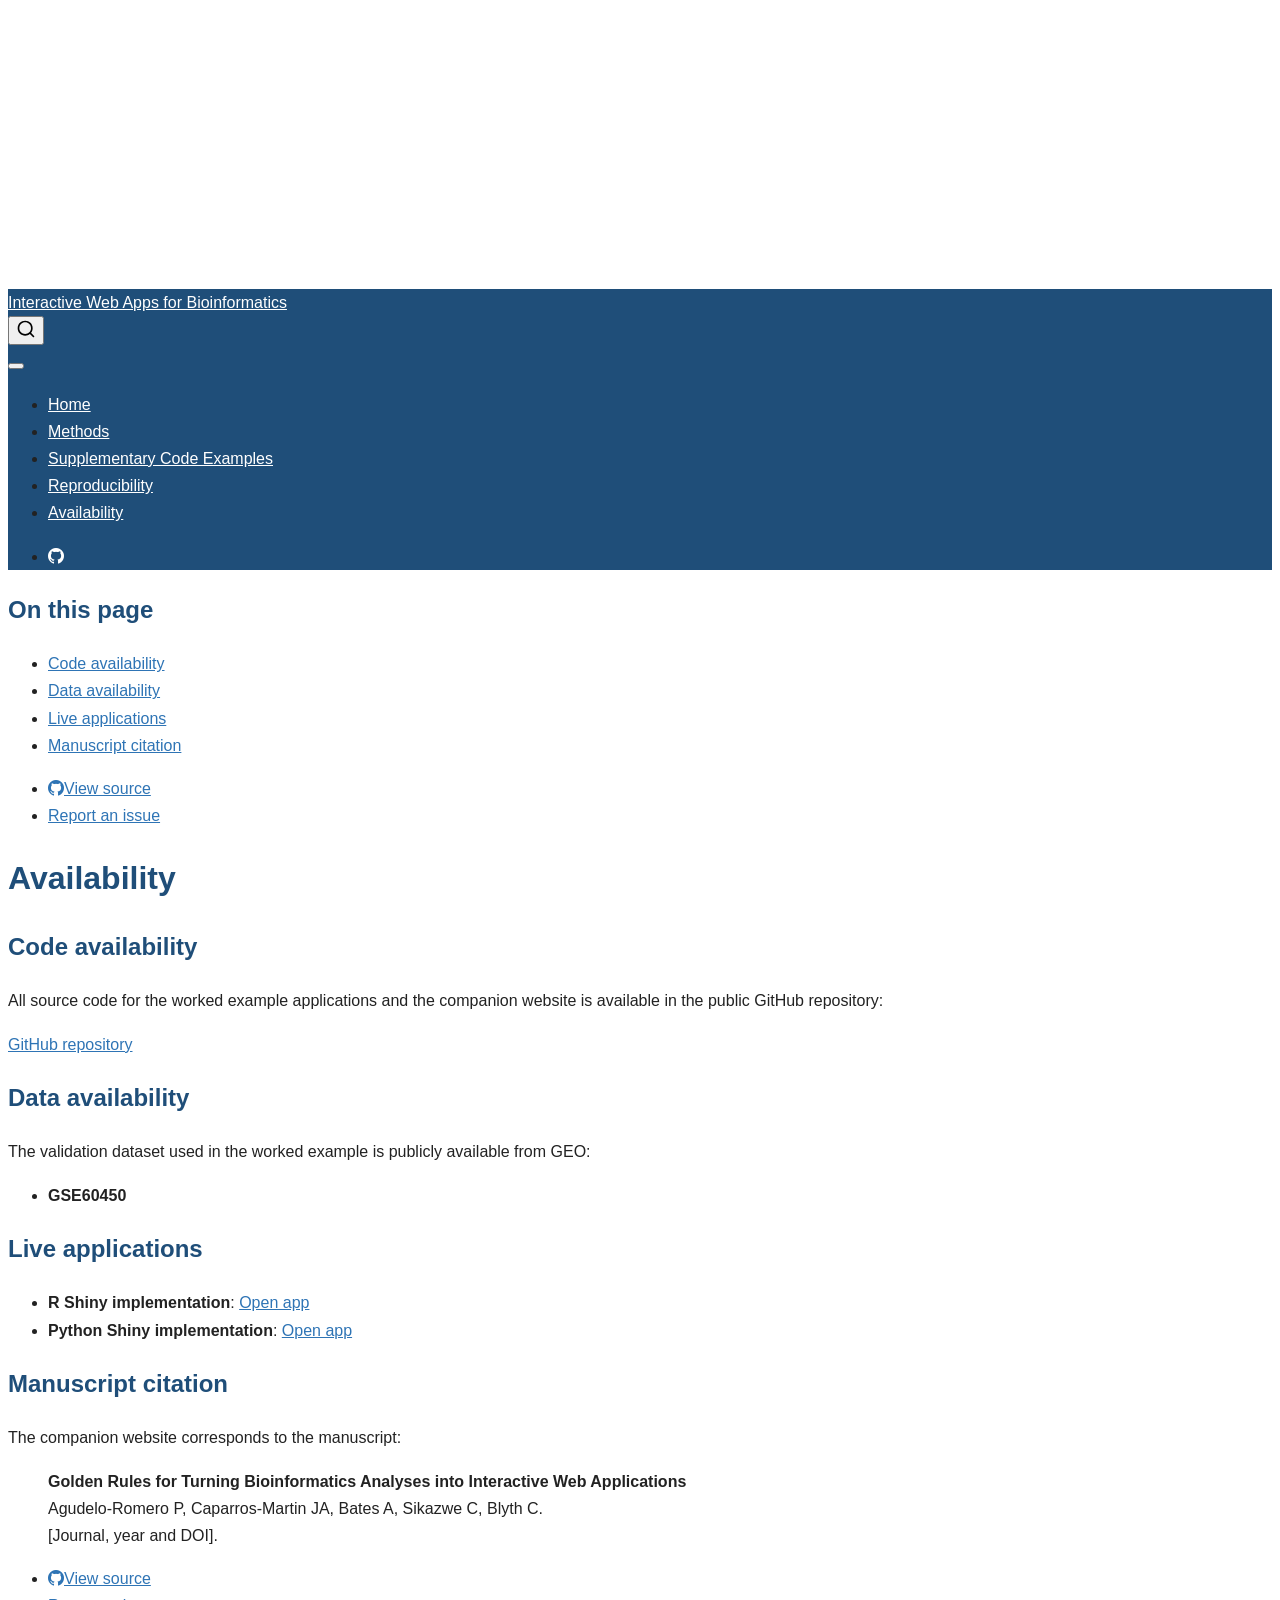
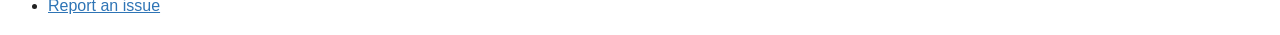
==== commit 974fe669: "Built site for gh-pages" ====
--- a/availability.html
+++ b/availability.html
@@ -191,7 +191,7 @@
 <h2 class="anchored" data-anchor-id="manuscript-citation">Manuscript citation</h2>
 <p>The companion website corresponds to the manuscript:</p>
 <blockquote class="blockquote">
-<p><strong>Ten Simple Rules for Turning Bioinformatics Analyses into Interactive Web Applications</strong><br>
+<p><strong>Golden Rules for Turning Bioinformatics Analyses into Interactive Web Applications</strong><br>
 Agudelo-Romero P, Caparros-Martin JA, Bates A, Sikazwe C, Blyth C.<br>
 [Journal, year and DOI].</p>
 </blockquote>
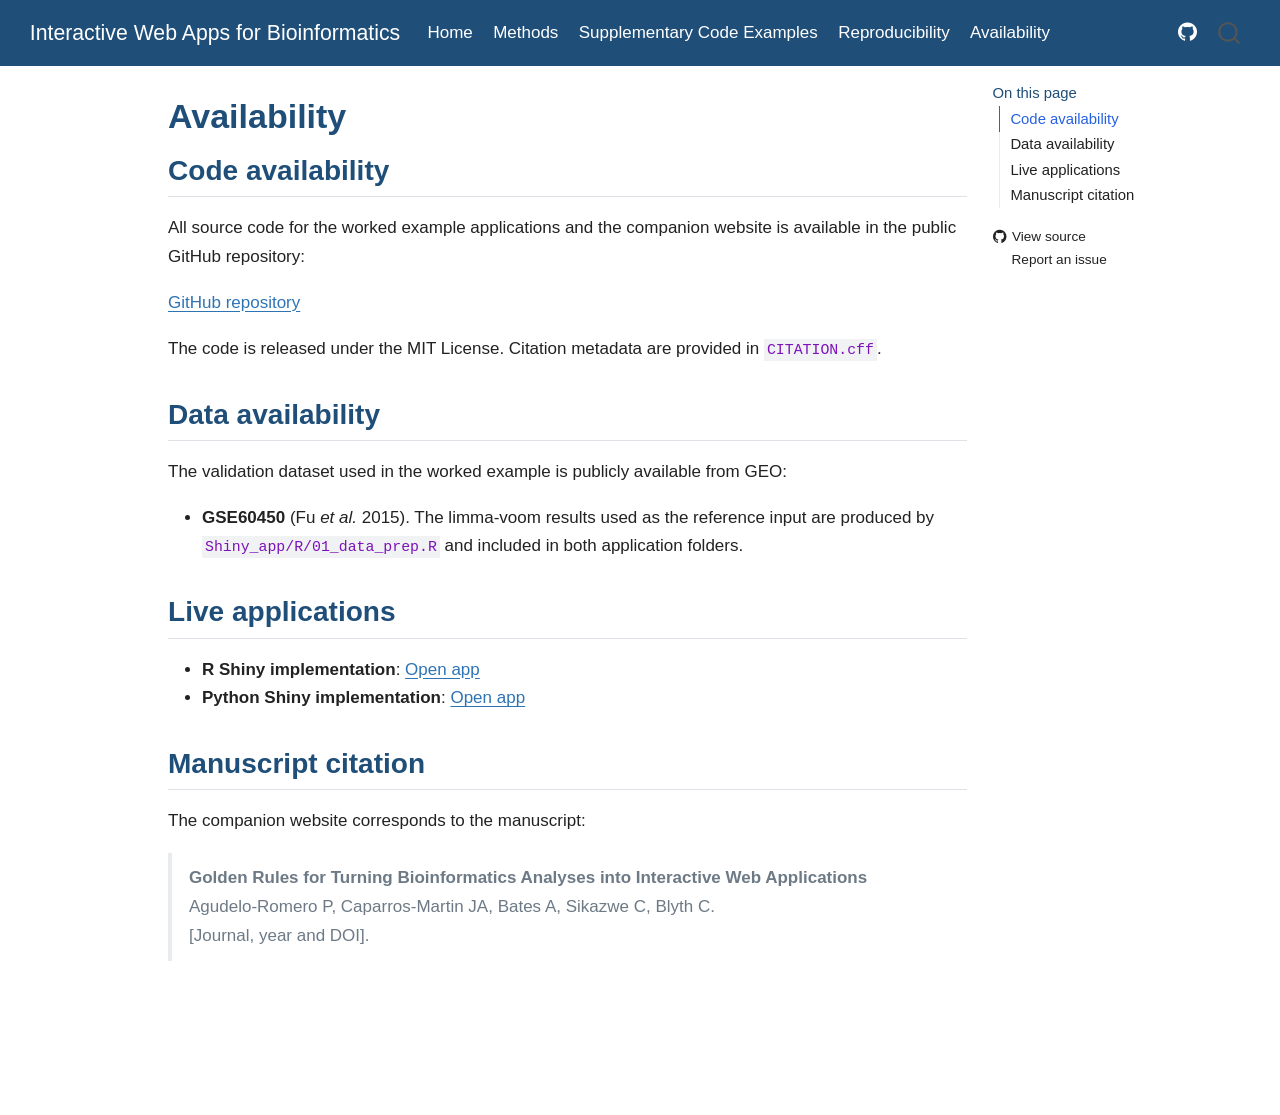
==== commit 4b077a3f: "Built site for gh-pages" ====
--- a/availability.html
+++ b/availability.html
@@ -2,7 +2,7 @@
 <html xmlns="http://www.w3.org/1999/xhtml" lang="en" xml:lang="en"><head>
 
 <meta charset="utf-8">
-<meta name="generator" content="quarto-1.10.18">
+<meta name="generator" content="quarto-1.11.9">
 
 <meta name="viewport" content="width=device-width, initial-scale=1.0, user-scalable=yes">
 
@@ -38,14 +38,15 @@
 <meta name="quarto:offset" content="./">
 <script src="site_libs/quarto-html/quarto.js" type="module"></script>
 <script src="site_libs/quarto-html/tabsets/tabsets.js" type="module"></script>
+<script src="site_libs/quarto-html/scrollable-regions/scrollable-regions.js" type="module"></script>
 <script src="site_libs/quarto-html/popper.min.js"></script>
 <script src="site_libs/quarto-html/tippy.umd.min.js"></script>
 <script src="site_libs/quarto-html/anchor.min.js"></script>
 <link href="site_libs/quarto-html/tippy.css" rel="stylesheet">
-<link href="site_libs/quarto-html/quarto-syntax-highlighting-64a204ab8560d761af7679ceaba22944.css" rel="stylesheet" id="quarto-text-highlighting-styles">
+<link href="site_libs/quarto-html/quarto-syntax-highlighting-63b5708e65d6cd79cd7618c58d0c21e7.css" rel="stylesheet" id="quarto-text-highlighting-styles">
 <script src="site_libs/bootstrap/bootstrap.min.js"></script>
 <link href="site_libs/bootstrap/bootstrap-icons.css" rel="stylesheet">
-<link href="site_libs/bootstrap/bootstrap-55617497126496852ff9f5a59253c640.min.css" rel="stylesheet" append-hash="true" id="quarto-bootstrap" data-mode="light">
+<link href="site_libs/bootstrap/bootstrap-cb61c712ca1a7fe70a83faed8e4da2d7.min.css" rel="stylesheet" append-hash="true" id="quarto-bootstrap" data-mode="light">
 <script id="quarto-search-options" type="application/json">{
   "location": "navbar",
   "copy-button": false,
@@ -79,19 +80,18 @@
 <link rel="stylesheet" href="assets/styles.css">
 </head>
 
-<body class="nav-fixed quarto-light">
+<body class="nav-fixed quarto-light"><a id="quarto-skip-link" class="visually-hidden-focusable" href="#quarto-document-content">Skip to main content</a>
 
 <div id="quarto-search-results"></div>
   <header id="quarto-header" class="headroom fixed-top">
-    <nav class="navbar navbar-expand-lg " data-bs-theme="dark">
+    <nav class="navbar navbar-expand-lg " data-bs-theme="dark" aria-label="Site">
       <div class="navbar-container container-fluid">
       <div class="navbar-brand-container mx-auto">
     <a class="navbar-brand" href="./index.html">
     <span class="navbar-title">Interactive Web Apps for Bioinformatics</span>
     </a>
   </div>
-            <div id="quarto-search" class="" title="Search"></div>
-          <button class="navbar-toggler" type="button" data-bs-toggle="collapse" data-bs-target="#navbarCollapse" aria-controls="navbarCollapse" role="menu" aria-expanded="false" aria-label="Toggle navigation" onclick="if (window.quartoToggleHeadroom) { window.quartoToggleHeadroom(); }">
+          <button class="navbar-toggler" type="button" data-bs-toggle="collapse" data-bs-target="#navbarCollapse" aria-controls="navbarCollapse" aria-expanded="false" aria-label="Toggle navigation" onclick="if (window.quartoToggleHeadroom) { window.quartoToggleHeadroom(); }">
   <span class="navbar-toggler-icon"></span>
 </button>
           <div class="collapse navbar-collapse" id="navbarCollapse">
@@ -127,6 +127,7 @@
           </div> <!-- /navcollapse -->
             <div class="quarto-navbar-tools">
 </div>
+            <div id="quarto-search" class="" title="Search"></div>
       </div> <!-- /container-fluid -->
     </nav>
 </header>
@@ -135,7 +136,7 @@
 <!-- sidebar -->
 <!-- margin-sidebar -->
     <div id="quarto-margin-sidebar" class="sidebar margin-sidebar">
-        <nav id="TOC" role="doc-toc" class="toc-active">
+        <nav id="TOC" role="doc-toc" aria-labelledby="toc-title" class="toc-active">
     <h2 id="toc-title">On this page</h2>
    
   <ul>
@@ -147,7 +148,7 @@
 <div class="toc-actions"><ul><li><a href="https://github.com/agudeloromero/limma-deg-explorer/blob/main/availability.qmd" class="toc-action"><i class="bi bi-github"></i>View source</a></li><li><a href="https://github.com/agudeloromero/limma-deg-explorer/issues/new" class="toc-action"><i class="bi empty"></i>Report an issue</a></li></ul></div></nav>
     </div>
 <!-- main -->
-<main class="content" id="quarto-document-content">
+<main class="content" id="quarto-document-content" tabindex="-1">
 
 <header id="title-block-header" class="quarto-title-block default">
 <div class="quarto-title">
@@ -172,12 +173,13 @@
 <h2 class="anchored" data-anchor-id="code-availability">Code availability</h2>
 <p>All source code for the worked example applications and the companion website is available in the public GitHub repository:</p>
 <p><a href="https://github.com/agudeloromero/limma-deg-explorer">GitHub repository</a></p>
+<p>The code is released under the MIT License. Citation metadata are provided in <code>CITATION.cff</code>.</p>
 </section>
 <section id="data-availability" class="level2">
 <h2 class="anchored" data-anchor-id="data-availability">Data availability</h2>
 <p>The validation dataset used in the worked example is publicly available from GEO:</p>
 <ul>
-<li><strong>GSE60450</strong></li>
+<li><strong>GSE60450</strong> (Fu <em>et al.</em> 2015). The limma-voom results used as the reference input are produced by <code>Shiny_app/R/01_data_prep.R</code> and included in both application folders.</li>
 </ul>
 </section>
 <section id="live-applications" class="level2">
@@ -274,11 +276,30 @@
       var localhostRegex = new RegExp(/^(?:http|https):\/\/localhost\:?[0-9]*\//);
       var mailtoRegex = new RegExp(/^mailto:/);
         var filterRegex = new RegExp("https:\/\/agudeloromero\.github\.io\/limma-deg-explorer\/");
+      const newWindowLabel = "(opens in a new tab)";
+      const newWindowNoteId = "quarto-ext-newwindow-label";
+      // Links reference one hidden label through aria-describedby, so the
+      // announcement never changes their accessible name.
+      var describeNewWindow = (link) => {
+        if (!window.document.getElementById(newWindowNoteId)) {
+          var newWindowNote = window.document.createElement("span");
+          newWindowNote.id = newWindowNoteId;
+          newWindowNote.hidden = true;
+          newWindowNote.textContent = newWindowLabel;
+          window.document.body.appendChild(newWindowNote);
+        }
+        var describedBy = (link.getAttribute("aria-describedby") || "").split(/\s+/).filter(Boolean);
+        if (!describedBy.includes(newWindowNoteId)) {
+          describedBy.push(newWindowNoteId);
+          link.setAttribute("aria-describedby", describedBy.join(" "));
+        }
+      }
       var isInternal = (href) => {
           return filterRegex.test(href) || localhostRegex.test(href) || mailtoRegex.test(href);
       }
       // Inspect non-navigation links and adorn them if external
-     var links = window.document.querySelectorAll('a[href]:not(.nav-link):not(.navbar-brand):not(.toc-action):not(.sidebar-link):not(.sidebar-item-toggle):not(.pagination-link):not(.no-external):not([aria-hidden]):not(.dropdown-item):not(.quarto-navigation-tool):not(.about-link)');
+      window.quartoDecorateExternalLinks = function (root) {
+     var links = (root || window.document).querySelectorAll('a[href]:not(.nav-link):not(.navbar-brand):not(.toc-action):not(.sidebar-link):not(.sidebar-item-toggle):not(.pagination-link):not(.no-external):not([aria-hidden]):not(.dropdown-item):not(.quarto-navigation-tool):not(.about-link)');
       for (var i=0; i<links.length; i++) {
         const link = links[i];
         if (!isInternal(link.href)) {
@@ -292,8 +313,70 @@
             if (link.getAttribute("rel") === null) {
               link.setAttribute("rel", "noopener");
             }
-        }
-      }
+            describeNewWindow(link);
+          if (!link.classList.contains('no-external-icon')) {
+          }
+        }
+      }
+      };
+      window.quartoDecorateExternalLinks(window.document);
+    // Esc closes the popup (WCAG 1.4.13) and focus leaving both trigger and
+    // popup closes it (WCAG 2.4.11); tippy handles neither for interactive popups.
+    const hideOnEscAndFocusOut = {
+      name: 'hideOnEscAndFocusOut',
+      defaultValue: true,
+      fn(instance) {
+        const dismiss = () => {
+          // A show scheduled by the trigger delay would otherwise reopen it
+          instance.clearDelayTimeouts();
+          instance.hide();
+        };
+        const onKeyDown = (event) => {
+          if (event.key !== 'Escape') {
+            return;
+          }
+          // Keep Esc from also reaching page handlers (e.g. reveal.js overview),
+          // except an open reveal.js slide menu, which Esc should close too.
+          // The menu handles keys only when its keyboard option is on.
+          const menuHandlesEsc = window.Reveal?.getPlugin?.('menu')?.isOpen() &&
+            window.Reveal.getConfig().menu?.keyboard !== false;
+          if (!menuHandlesEsc) {
+            event.stopPropagation();
+          }
+          if (instance.popper.contains(window.document.activeElement)) {
+            // Disabled while refocusing so the focus trigger does not reopen it
+            instance.disable();
+            instance.reference.focus();
+            instance.enable();
+          }
+          dismiss();
+        };
+        const onFocusOut = (event) => {
+          const target = event.relatedTarget;
+          if (target && !instance.reference.contains(target) &&
+              !instance.popper.contains(target)) {
+            dismiss();
+          }
+        };
+        // On the trigger too: a click trigger (code-annotations: select) has no
+        // blur handling. Attached for the instance's lifetime so leaving the
+        // trigger also cancels a show still pending on the trigger delay.
+        instance.reference.addEventListener('focusout', onFocusOut);
+        return {
+          onShow() {
+            window.document.addEventListener('keydown', onKeyDown, true);
+            instance.popper.addEventListener('focusout', onFocusOut);
+          },
+          onHide() {
+            window.document.removeEventListener('keydown', onKeyDown, true);
+            instance.popper.removeEventListener('focusout', onFocusOut);
+          },
+          onDestroy() {
+            instance.reference.removeEventListener('focusout', onFocusOut);
+          },
+        };
+      },
+    };
     function tippyHover(el, contentFn, onTriggerFn, onUntriggerFn) {
       const config = {
         allowHTML: true,
@@ -307,6 +390,7 @@
         interactiveBorder: 10,
         theme: 'quarto',
         placement: 'bottom-start',
+        plugins: [hideOnEscAndFocusOut],
       };
       if (contentFn) {
         config.content = contentFn;
@@ -469,44 +553,54 @@
           const lineIds = lines.map((line) => {
             return targetCell + "-" + line;
           })
-          let top = null;
-          let height = null;
-          let parent = null;
+          // Each band is positioned against its own containing block, which is
+          // not the offsetParent of the lines, so place it from client rects.
+          const placeBand = (band, firstEl, lastEl, codeBlock) => {
+            const container = band.offsetParent;
+            if (container === null) {
+              return;
+            }
+            const containerRect = container.getBoundingClientRect();
+            // Reveal.js scales slides with a transform, so convert client
+            // pixels back to the CSS pixels of the container.
+            const scale = containerRect.height / container.offsetHeight || 1;
+            const firstRect = firstEl.getBoundingClientRect();
+            const lastRect = lastEl.getBoundingClientRect();
+            const top = (firstRect.top - containerRect.top) / scale - container.clientTop + container.scrollTop;
+            const height = (lastRect.bottom - firstRect.top) / scale;
+            band.style.top = top - 2 + "px";
+            band.style.height = height + 4 + "px";
+            if (codeBlock) {
+              // Without the copy button wrapper, the containing block is wider
+              // than the code block, so span the code block explicitly.
+              const blockRect = codeBlock.getBoundingClientRect();
+              band.style.left = (blockRect.left - containerRect.left) / scale - container.clientLeft + container.scrollLeft + "px";
+              band.style.width = blockRect.width / scale + "px";
+            }
+          };
           if (lineIds.length > 0) {
-              //compute the position of the single el (top and bottom and make a div)
-              const el = window.document.getElementById(lineIds[0]);
-              top = el.offsetTop;
-              height = el.offsetHeight;
-              parent = el.parentElement.parentElement;
-            if (lineIds.length > 1) {
-              const lastEl = window.document.getElementById(lineIds[lineIds.length - 1]);
-              const bottom = lastEl.offsetTop + lastEl.offsetHeight;
-              height = bottom - top;
-            }
-            if (top !== null && height !== null && parent !== null) {
-              // cook up a div (if necessary) and position it 
-              let div = window.document.getElementById("code-annotation-line-highlight");
-              if (div === null) {
-                div = window.document.createElement("div");
-                div.setAttribute("id", "code-annotation-line-highlight");
-                div.style.position = 'absolute';
-                parent.appendChild(div);
-              }
-              div.style.top = top - 2 + "px";
-              div.style.height = height + 4 + "px";
-              div.style.left = 0;
-              let gutterDiv = window.document.getElementById("code-annotation-line-highlight-gutter");
-              if (gutterDiv === null) {
-                gutterDiv = window.document.createElement("div");
-                gutterDiv.setAttribute("id", "code-annotation-line-highlight-gutter");
-                gutterDiv.style.position = 'absolute';
-                const codeCell = window.document.getElementById(targetCell);
-                const gutter = codeCell.querySelector('.code-annotation-gutter');
-                gutter.appendChild(gutterDiv);
-              }
-              gutterDiv.style.top = top - 2 + "px";
-              gutterDiv.style.height = height + 4 + "px";
-            }
+            const el = window.document.getElementById(lineIds[0]);
+            const lastEl = window.document.getElementById(lineIds[lineIds.length - 1]);
+            const parent = el.parentElement.parentElement;
+            // cook up a div (if necessary) and position it
+            let div = window.document.getElementById("code-annotation-line-highlight");
+            if (div === null) {
+              div = window.document.createElement("div");
+              div.setAttribute("id", "code-annotation-line-highlight");
+              div.style.position = 'absolute';
+              parent.appendChild(div);
+            }
+            placeBand(div, el, lastEl, parent.closest("div.sourceCode") || parent);
+            let gutterDiv = window.document.getElementById("code-annotation-line-highlight-gutter");
+            if (gutterDiv === null) {
+              gutterDiv = window.document.createElement("div");
+              gutterDiv.setAttribute("id", "code-annotation-line-highlight-gutter");
+              gutterDiv.style.position = 'absolute';
+              const codeCell = window.document.getElementById(targetCell);
+              const gutter = codeCell.querySelector('.code-annotation-gutter');
+              gutter.appendChild(gutterDiv);
+            }
+            placeBand(gutterDiv, el, lastEl);
             selectedAnnoteEl = annoteEl;
           }
         };
@@ -605,6 +699,9 @@
     }
   });
   </script>
+  <script type="application/javascript">
+  window.quartoScrollableRegionsLabels = {"code":"Scrollable code","output":"Scrollable output"};
+  </script>
 </div> <!-- /content -->
 
 
--- a/site_libs/quarto-html/quarto-syntax-highlighting-63b5708e65d6cd79cd7618c58d0c21e7.css
+++ b/site_libs/quarto-html/quarto-syntax-highlighting-63b5708e65d6cd79cd7618c58d0c21e7.css
@@ -0,0 +1,236 @@
+/* quarto syntax highlight colors */
+:root {
+  --quarto-hl-ot-color: #003B4F;
+  --quarto-hl-at-color: #657422;
+  --quarto-hl-ss-color: #20794D;
+  --quarto-hl-an-color: #5E5E5E;
+  --quarto-hl-fu-color: #4758AB;
+  --quarto-hl-st-color: #20794D;
+  --quarto-hl-cf-color: #003B4F;
+  --quarto-hl-op-color: #5E5E5E;
+  --quarto-hl-er-color: #AD0000;
+  --quarto-hl-bn-color: #AD0000;
+  --quarto-hl-al-color: #AD0000;
+  --quarto-hl-va-color: #111111;
+  --quarto-hl-bu-color: inherit;
+  --quarto-hl-ex-color: inherit;
+  --quarto-hl-pp-color: #AD0000;
+  --quarto-hl-in-color: #5E5E5E;
+  --quarto-hl-vs-color: #20794D;
+  --quarto-hl-wa-color: #5E5E5E;
+  --quarto-hl-do-color: #5E5E5E;
+  --quarto-hl-im-color: #00769E;
+  --quarto-hl-ch-color: #20794D;
+  --quarto-hl-dt-color: #AD0000;
+  --quarto-hl-fl-color: #AD0000;
+  --quarto-hl-co-color: #5E5E5E;
+  --quarto-hl-cv-color: #5E5E5E;
+  --quarto-hl-cn-color: #8f5902;
+  --quarto-hl-sc-color: #5E5E5E;
+  --quarto-hl-dv-color: #AD0000;
+  --quarto-hl-kw-color: #003B4F;
+}
+
+/* other quarto variables */
+:root {
+  --quarto-font-monospace: SFMono-Regular, Menlo, Monaco, Consolas, "Liberation Mono", "Courier New", monospace;
+}
+
+/* syntax highlight based on Pandoc's rules */
+pre > code.sourceCode > span {
+  color: #003B4F;
+}
+
+code.sourceCode > span {
+  color: #003B4F;
+}
+
+div.sourceCode,
+div.sourceCode pre.sourceCode {
+  color: #003B4F;
+}
+
+/* Normal */
+code span {
+  color: #003B4F;
+}
+
+/* Alert */
+code span.al {
+  color: #AD0000;
+  font-style: inherit;
+}
+
+/* Annotation */
+code span.an {
+  color: #5E5E5E;
+  font-style: inherit;
+}
+
+/* Attribute */
+code span.at {
+  color: #657422;
+  font-style: inherit;
+}
+
+/* BaseN */
+code span.bn {
+  color: #AD0000;
+  font-style: inherit;
+}
+
+/* BuiltIn */
+code span.bu {
+  font-style: inherit;
+}
+
+/* ControlFlow */
+code span.cf {
+  color: #003B4F;
+  font-weight: bold;
+  font-style: inherit;
+}
+
+/* Char */
+code span.ch {
+  color: #20794D;
+  font-style: inherit;
+}
+
+/* Constant */
+code span.cn {
+  color: #8f5902;
+  font-style: inherit;
+}
+
+/* Comment */
+code span.co {
+  color: #5E5E5E;
+  font-style: inherit;
+}
+
+/* CommentVar */
+code span.cv {
+  color: #5E5E5E;
+  font-style: italic;
+}
+
+/* Documentation */
+code span.do {
+  color: #5E5E5E;
+  font-style: italic;
+}
+
+/* DataType */
+code span.dt {
+  color: #AD0000;
+  font-style: inherit;
+}
+
+/* DecVal */
+code span.dv {
+  color: #AD0000;
+  font-style: inherit;
+}
+
+/* Error */
+code span.er {
+  color: #AD0000;
+  font-style: inherit;
+}
+
+/* Extension */
+code span.ex {
+  font-style: inherit;
+}
+
+/* Float */
+code span.fl {
+  color: #AD0000;
+  font-style: inherit;
+}
+
+/* Function */
+code span.fu {
+  color: #4758AB;
+  font-style: inherit;
+}
+
+/* Import */
+code span.im {
+  color: #00769E;
+  font-style: inherit;
+}
+
+/* Information */
+code span.in {
+  color: #5E5E5E;
+  font-style: inherit;
+}
+
+/* Keyword */
+code span.kw {
+  color: #003B4F;
+  font-weight: bold;
+  font-style: inherit;
+}
+
+/* Operator */
+code span.op {
+  color: #5E5E5E;
+  font-style: inherit;
+}
+
+/* Other */
+code span.ot {
+  color: #003B4F;
+  font-style: inherit;
+}
+
+/* Preprocessor */
+code span.pp {
+  color: #AD0000;
+  font-style: inherit;
+}
+
+/* SpecialChar */
+code span.sc {
+  color: #5E5E5E;
+  font-style: inherit;
+}
+
+/* SpecialString */
+code span.ss {
+  color: #20794D;
+  font-style: inherit;
+}
+
+/* String */
+code span.st {
+  color: #20794D;
+  font-style: inherit;
+}
+
+/* Variable */
+code span.va {
+  color: #111111;
+  font-style: inherit;
+}
+
+/* VerbatimString */
+code span.vs {
+  color: #20794D;
+  font-style: inherit;
+}
+
+/* Warning */
+code span.wa {
+  color: #5E5E5E;
+  font-style: italic;
+}
+
+.prevent-inlining {
+  content: "</";
+}
+
+/*# sourceMappingURL=054cc16b9e9817627be6994582d2ffb5.css.map */
